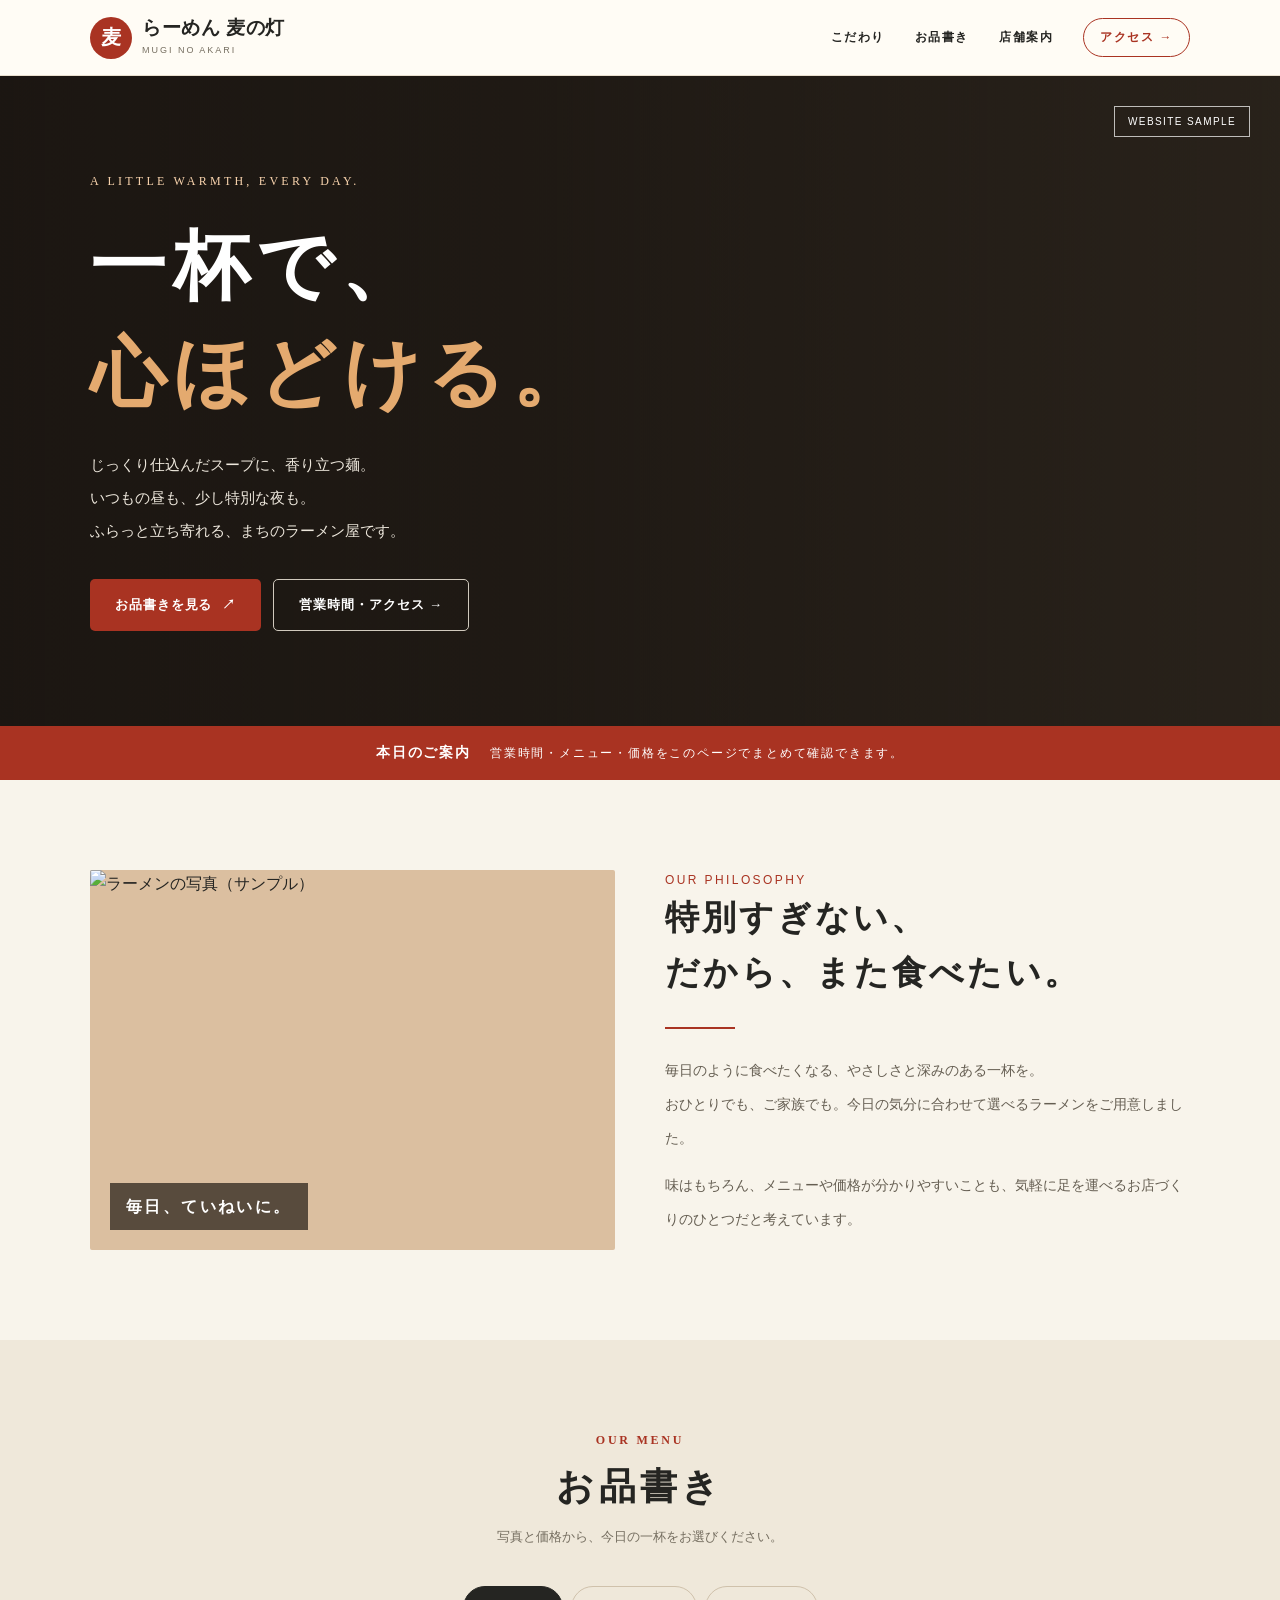
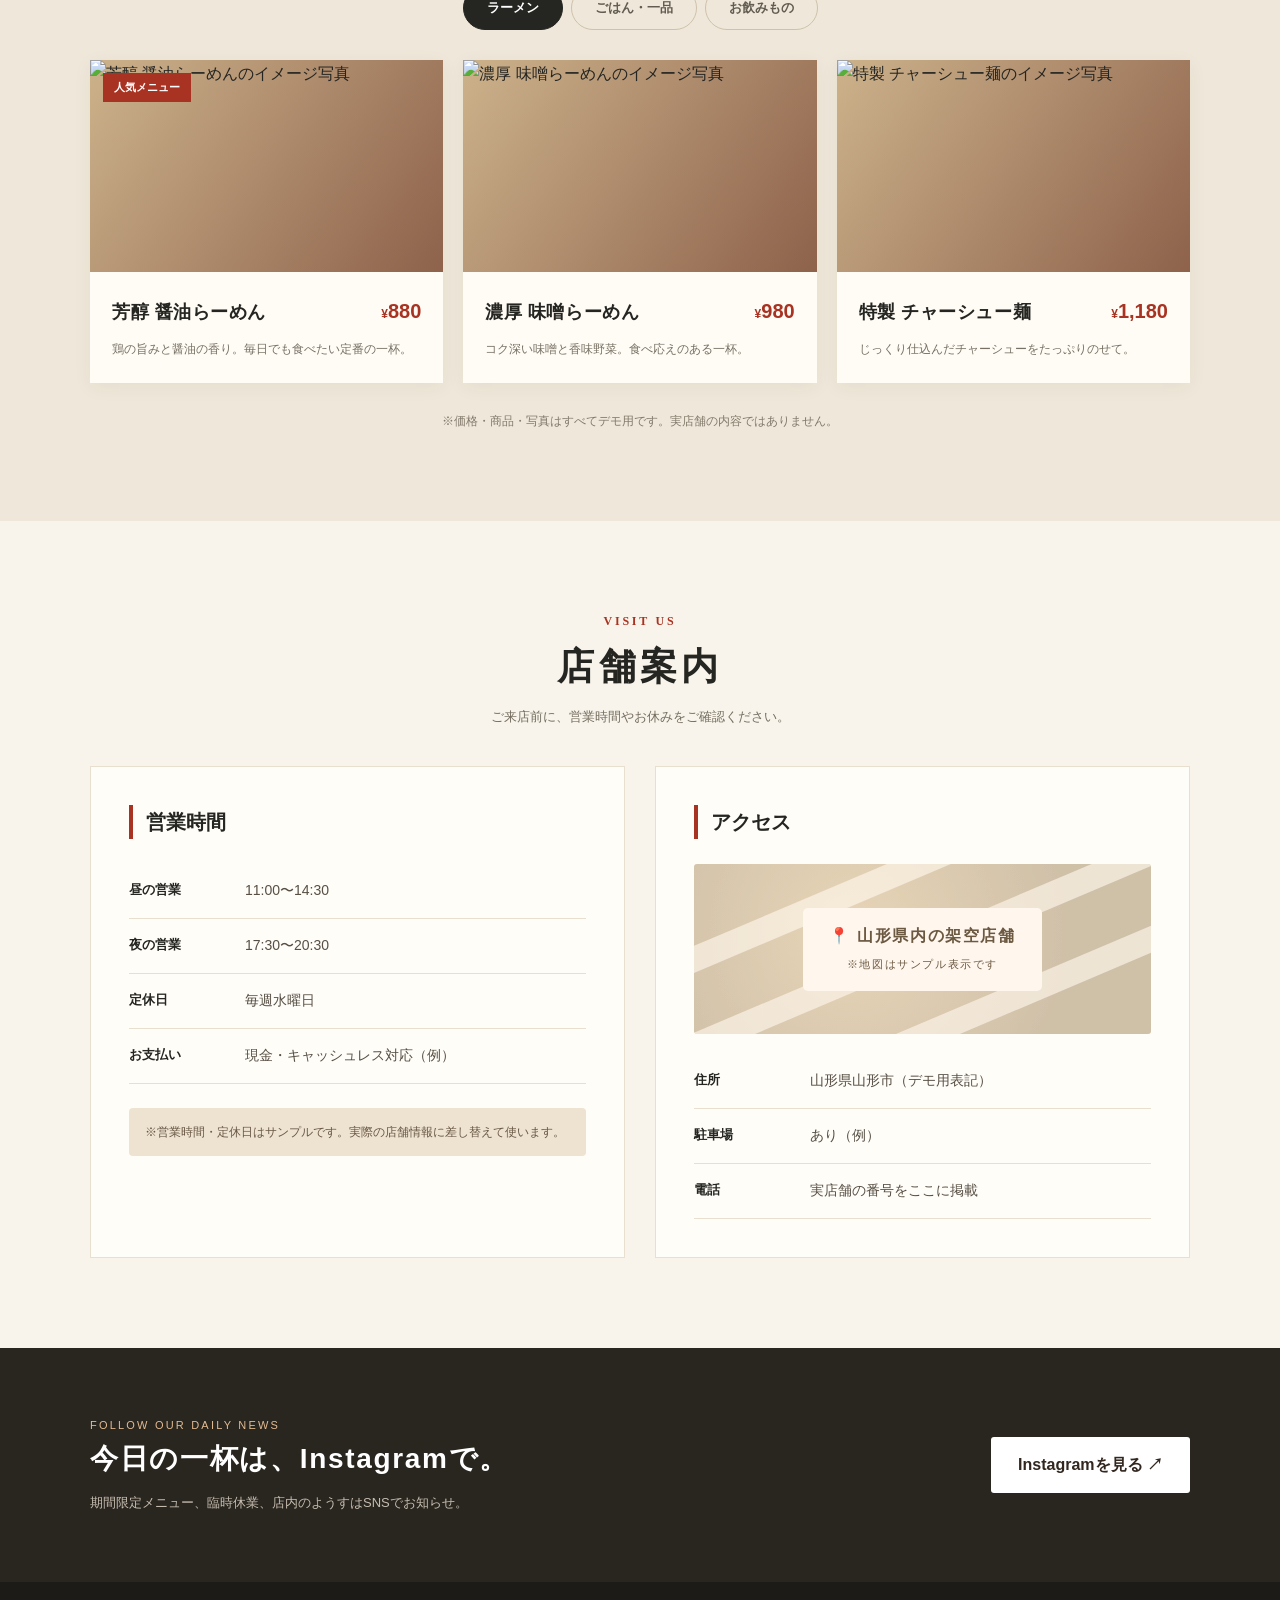
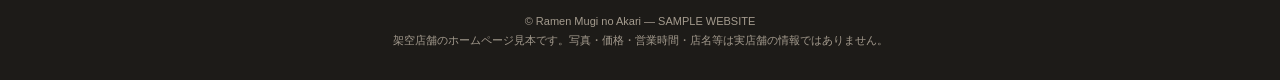
==== index.html @ 455e5213 "index.html を作成" ====
<!DOCTYPE html>
<html lang="ja">
<head>
<meta charset="UTF-8" />
<meta name="viewport" content="width=device-width,initial-scale=1" />
<meta name="description" content="架空のラーメン店『らーめん 麦の灯』のホームページデモ。メニュー・価格・営業時間・アクセス情報を見やすくまとめたサンプルです。" />
<title>らーめん 麦の灯｜ホームページサンプル</title>
<style>
:root{--ink:#252522;--cream:#f8f4eb;--paper:#fffcf5;--red:#a93322;--sand:#ede5d5;--muted:#756e60;--line:#e9dfce}
*{box-sizing:border-box}html{scroll-behavior:smooth}body{margin:0;color:var(--ink);background:var(--cream);font-family:'Hiragino Kaku Gothic ProN','Yu Gothic',Meiryo,sans-serif;line-height:1.7}a{color:inherit;text-decoration:none}button{font:inherit;cursor:pointer}img{max-width:100%;display:block}h1,h2,h3,p{margin-top:0}.wrap{width:min(1100px,calc(100% - 40px));margin-inline:auto}
header{height:76px;background:rgba(255,252,245,.98);position:sticky;top:0;z-index:10;border-bottom:1px solid var(--line)}.head-inner{display:flex;justify-content:space-between;align-items:center;height:100%}.brand{display:flex;align-items:center;gap:10px;line-height:1.15}.seal{display:grid;place-items:center;width:42px;height:42px;background:var(--red);color:#fff;border-radius:50%;font-weight:900;font-size:20px}.brand strong{font-size:19px;letter-spacing:.03em}.brand small{font-size:9px;color:var(--muted);letter-spacing:.22em}.nav{display:flex;gap:30px;align-items:center;font-size:12px;font-weight:700;letter-spacing:.13em}.nav a:hover{color:var(--red)}.nav .nav-reserve{border:1px solid var(--red);padding:8px 16px;border-radius:30px;color:var(--red)}
.hero{background:#2b241c;position:relative;min-height:585px;color:white;display:flex;align-items:center;overflow:hidden}.hero-image{position:absolute;inset:0;background-image:linear-gradient(90deg,rgba(25,20,16,.87) 0%,rgba(25,20,16,.66) 43%,rgba(25,20,16,.13) 100%),url('https://bestinmanila.com/images/ramen-shoyu-classic.jpg');background-size:cover;background-position:center 45%;transform:scale(1.02)}.hero-content{position:relative;z-index:1;padding:95px 0}.eyebrow{font-family:Georgia,serif;letter-spacing:.27em;font-size:12px;color:#f8d3ad}.hero h1{font-size:clamp(37px,6vw,76px);line-height:1.4;letter-spacing:.09em;font-weight:700;margin:22px 0}.hero h1 span{color:#e4aa6f}.hero p{max-width:510px;color:#ede7dc;font-size:15px;line-height:2.2}.hero-actions{display:flex;flex-wrap:wrap;gap:12px;margin-top:32px}.primary-btn,.ghost-btn{display:inline-flex;justify-content:center;align-items:center;gap:10px;border-radius:5px;padding:14px 25px;font-size:13px;font-weight:700;letter-spacing:.07em}.primary-btn{background:var(--red);color:#fff}.ghost-btn{border:1px solid #d0c9bd;color:#fff}.sample-ribbon{position:absolute;z-index:1;right:30px;top:30px;padding:6px 13px;border:1px solid rgba(255,255,255,.7);font-size:10px;letter-spacing:.14em;color:#fff}
.marquee{background:#a93322;color:#fff;padding:15px 0;text-align:center;font-size:12px;letter-spacing:.15em}.marquee strong{margin-right:14px;font-size:14px}
.section{padding:90px 0}.section-head{text-align:center;margin-bottom:38px}.section-head .over{font-family:Georgia,serif;color:var(--red);font-size:12px;letter-spacing:.23em;font-weight:700}.section-head h2{font-size:clamp(27px,3vw,37px);letter-spacing:.12em;margin:5px 0 7px}.section-head p{color:var(--muted);font-size:13px}.intro{display:grid;grid-template-columns:1fr 1fr;gap:50px;align-items:center}.intro-photo{position:relative;height:380px;background:#dbbfa0;overflow:hidden;border-radius:2px}.intro-photo img{height:100%;width:100%;object-fit:cover}.intro-photo:after{content:'毎日、ていねいに。';position:absolute;bottom:20px;left:20px;color:#fff;background:rgba(34,26,19,.7);font-weight:700;letter-spacing:.15em;padding:10px 16px}.intro .over{text-transform:uppercase;font-size:12px;letter-spacing:.2em;color:var(--red)}.intro h2{font-size:34px;letter-spacing:.09em;line-height:1.6}.intro p{font-size:14px;color:#655e52;line-height:2.4}.intro-line{height:2px;width:70px;background:var(--red);margin:25px 0}
.menu-section{background:#efe8da}.tabs{display:flex;gap:8px;justify-content:center;flex-wrap:wrap;margin-bottom:30px}.tab{padding:10px 23px;border:1px solid #cfc1ab;background:transparent;border-radius:50px;color:#625b51;font-size:13px;font-weight:700}.tab.active{color:#fff;background:var(--ink);border-color:var(--ink)}.menu-grid{display:grid;grid-template-columns:repeat(3,minmax(0,1fr));gap:20px}.menu-card{background:var(--paper);overflow:hidden;box-shadow:0 4px 18px rgba(63,46,26,.055)}.menu-card .photo{height:212px;position:relative;overflow:hidden;background:linear-gradient(125deg,#ccb28b,#8e624b)}.menu-card img{height:100%;width:100%;object-fit:cover;transition:transform .3s}.menu-card:hover img{transform:scale(1.04)}.menu-card .tag{position:absolute;top:13px;left:13px;background:var(--red);font-weight:700;color:#fff;padding:5px 11px;font-size:11px}.menu-body{padding:22px}.menu-top{display:flex;justify-content:space-between;gap:10px;align-items:baseline}.menu-top h3{font-size:18px;margin:0;letter-spacing:.03em}.price{font-weight:800;color:var(--red);white-space:nowrap;font-size:20px}.price small{font-size:12px}.menu-body p{font-size:12px;color:#777064;margin:10px 0 0;line-height:1.9}.menu-note{text-align:center;font-size:12px;color:#82796b;margin:28px 0 0}
.info-grid{display:grid;grid-template-columns:1fr 1fr;gap:30px}.info-card{background:#fffdf8;border:1px solid var(--line);padding:38px}.info-title{font-size:20px;margin:0 0 25px;border-left:4px solid var(--red);padding-left:13px}.info-row{display:flex;gap:20px;border-bottom:1px solid var(--line);padding:15px 0;font-size:14px}.info-row strong{width:96px;flex:0 0 96px;font-size:13px}.info-row span{color:#574f44}.access-visual{height:170px;background:radial-gradient(circle at 35% 40%,#e8d5b8,#cfc0a8 70%);border-radius:3px;display:flex;align-items:center;justify-content:center;color:#6c5942;letter-spacing:.1em;font-weight:700;text-align:center;margin-bottom:20px;position:relative;overflow:hidden}.access-visual:after{content:'';position:absolute;width:120%;height:25px;background:#fff7ec;transform:rotate(-23deg);box-shadow:0 80px #fff7ec,0 -80px #fff7ec;opacity:.65}.access-visual div{z-index:1;background:#fff7ee;padding:14px 26px;border-radius:5px}.access-visual small{font-size:11px;font-weight:400}.notice{background:#eee3d1;padding:13px 16px;border-radius:4px;font-size:12px;color:#685744;line-height:1.9}.follow{background:#29251f;color:#fff;padding:68px 0}.follow-inner{display:flex;align-items:center;justify-content:space-between;gap:25px}.follow h2{font-size:28px;margin-bottom:10px;letter-spacing:.06em}.follow p{color:#c6bdb0;font-size:13px;margin:0}.follow button{background:#fff;color:#32271f;border:none;padding:14px 27px;border-radius:3px;font-weight:700;white-space:nowrap}footer{background:#1d1b18;color:#a49b8e;font-size:11px;text-align:center;padding:30px 15px}.demo-alert{position:fixed;bottom:25px;left:50%;transform:translateX(-50%) translateY(50px);background:#fff;color:#252522;padding:15px 25px;box-shadow:0 10px 40px #0004;border:1px solid #e3d7c5;z-index:50;font-size:13px;opacity:0;pointer-events:none;transition:.25s;border-radius:5px;text-align:center;max-width:90vw}.demo-alert.show{opacity:1;transform:translateX(-50%) translateY(0)}
@media(max-width:760px){.wrap{width:min(100% - 30px,680px)}header{height:66px}.brand strong{font-size:16px}.seal{width:35px;height:35px;font-size:17px}.nav{gap:13px;font-size:10px}.nav .nav-reserve{display:none}.hero{min-height:520px}.hero-image{background-image:linear-gradient(90deg,rgba(25,20,16,.85),rgba(25,20,16,.45)),url('https://bestinmanila.com/images/ramen-shoyu-classic.jpg');background-position:center}.hero-content{padding:75px 0}.hero h1{font-size:42px}.hero p{font-size:13px;max-width:320px}.sample-ribbon{right:16px;top:19px}.section{padding:64px 0}.intro{grid-template-columns:1fr;gap:24px}.intro-photo{height:260px}.intro h2{font-size:29px}.menu-grid{grid-template-columns:repeat(2,minmax(0,1fr));gap:12px}.menu-card .photo{height:155px}.menu-body{padding:14px}.menu-top{display:block}.menu-top h3{font-size:15px}.price{font-size:19px}.menu-body p{font-size:11px}.info-grid{grid-template-columns:1fr;gap:16px}.info-card{padding:25px}.follow-inner{flex-direction:column;align-items:flex-start}.follow h2{font-size:24px}}
@media(max-width:390px){.nav{gap:10px}.hero h1{font-size:36px}.menu-grid{grid-template-columns:1fr}.menu-card .photo{height:210px}}
</style>
</head>
<body>
<header><div class="head-inner wrap"><a href="#top" class="brand"><span class="seal">麦</span><span><strong>らーめん 麦の灯</strong><br><small>MUGI NO AKARI</small></span></a><nav class="nav"><a href="#about">こだわり</a><a href="#menu">お品書き</a><a href="#access">店舗案内</a><a href="#access" class="nav-reserve">アクセス →</a></nav></div></header>
<main id="top">
<section class="hero"><div class="hero-image"></div><div class="sample-ribbon">WEBSITE SAMPLE</div><div class="wrap hero-content"><div class="eyebrow">A LITTLE WARMTH, EVERY DAY.</div><h1>一杯で、<br><span>心ほどける。</span></h1><p>じっくり仕込んだスープに、香り立つ麺。<br>いつもの昼も、少し特別な夜も。<br>ふらっと立ち寄れる、まちのラーメン屋です。</p><div class="hero-actions"><a href="#menu" class="primary-btn">お品書きを見る <span>↗</span></a><a href="#access" class="ghost-btn">営業時間・アクセス →</a></div></div></section>
<div class="marquee"><strong>本日のご案内</strong> 営業時間・メニュー・価格をこのページでまとめて確認できます。</div>
<section id="about" class="section"><div class="wrap intro"><div class="intro-photo"><img src="https://static1.squarespace.com/static/65da2c2613ce881fafffdd0c/65da2c4913ce881fafffe215/693b3eaa7717254626d028dd/1766098889467/122%2Bhour%2Bbowl.jpeg?format=1500w" alt="ラーメンの写真（サンプル）" loading="lazy"></div><div><div class="over">OUR PHILOSOPHY</div><h2>特別すぎない、<br>だから、また食べたい。</h2><div class="intro-line"></div><p>毎日のように食べたくなる、やさしさと深みのある一杯を。<br>おひとりでも、ご家族でも。今日の気分に合わせて選べるラーメンをご用意しました。</p><p>味はもちろん、メニューや価格が分かりやすいことも、気軽に足を運べるお店づくりのひとつだと考えています。</p></div></div></section>
<section id="menu" class="section menu-section"><div class="wrap"><div class="section-head"><div class="over">OUR MENU</div><h2>お品書き</h2><p>写真と価格から、今日の一杯をお選びください。</p></div><div class="tabs" role="tablist" aria-label="メニューの種類"><button class="tab active" type="button" data-category="ramen" aria-selected="true">ラーメン</button><button class="tab" type="button" data-category="side" aria-selected="false">ごはん・一品</button><button class="tab" type="button" data-category="drink" aria-selected="false">お飲みもの</button></div><div id="menuItems" class="menu-grid" aria-live="polite"></div><p class="menu-note">※価格・商品・写真はすべてデモ用です。実店舗の内容ではありません。</p></div></section>
<section id="access" class="section"><div class="wrap"><div class="section-head"><div class="over">VISIT US</div><h2>店舗案内</h2><p>ご来店前に、営業時間やお休みをご確認ください。</p></div><div class="info-grid"><div class="info-card"><h3 class="info-title">営業時間</h3><div class="info-row"><strong>昼の営業</strong><span>11:00〜14:30</span></div><div class="info-row"><strong>夜の営業</strong><span>17:30〜20:30</span></div><div class="info-row"><strong>定休日</strong><span>毎週水曜日</span></div><div class="info-row"><strong>お支払い</strong><span>現金・キャッシュレス対応（例）</span></div><p class="notice" style="margin:24px 0 0">※営業時間・定休日はサンプルです。実際の店舗情報に差し替えて使います。</p></div><div class="info-card"><h3 class="info-title">アクセス</h3><div class="access-visual"><div>📍 山形県内の架空店舗<br><small>※地図はサンプル表示です</small></div></div><div class="info-row"><strong>住所</strong><span>山形県山形市（デモ用表記）</span></div><div class="info-row"><strong>駐車場</strong><span>あり（例）</span></div><div class="info-row"><strong>電話</strong><span>実店舗の番号をここに掲載</span></div></div></div></div></section>
<section class="follow"><div class="wrap follow-inner"><div><div style="font-size:11px;letter-spacing:.2em;color:#e3bb91">FOLLOW OUR DAILY NEWS</div><h2>今日の一杯は、Instagramで。</h2><p>期間限定メニュー、臨時休業、店内のようすはSNSでお知らせ。</p></div><button type="button" id="insta">Instagramを見る ↗</button></div></section>
</main>
<footer>© Ramen Mugi no Akari — SAMPLE WEBSITE<br>架空店舗のホームページ見本です。写真・価格・営業時間・店名等は実店舗の情報ではありません。</footer>
<div class="demo-alert" id="demoAlert" role="status" aria-live="polite">サンプルのため、実店舗のInstagramリンクは未設定です。</div>
<script>
const photos={shoyu:'https://bestinmanila.com/images/ramen-shoyu-classic.jpg',miso:'https://byfood.b-cdn.net/api/public/assets/72929/content?optimizer=image&quality=70',spicy:'https://static1.squarespace.com/static/65da2c2613ce881fafffdd0c/65da2c4913ce881fafffe215/693b3eaa7717254626d028dd/1766098889467/122%2Bhour%2Bbowl.jpeg?format=1500w',gyoza:'https://fuku-kyotofushimi.co.jp/system_panel/uploads/images/20260607073231902609.jpeg'};
const menu={
 ramen:[{name:'芳醇 醤油らーめん',price:880,description:'鶏の旨みと醤油の香り。毎日でも食べたい定番の一杯。',image:photos.shoyu,tag:'人気メニュー'},{name:'濃厚 味噌らーめん',price:980,description:'コク深い味噌と香味野菜。食べ応えのある一杯。',image:photos.miso,tag:''},{name:'特製 チャーシュー麺',price:1180,description:'じっくり仕込んだチャーシューをたっぷりのせて。',image:photos.spicy,tag:''}],
 side:[{name:'焼き餃子（6個）',price:420,description:'パリッと香ばしく、肉汁あふれる焼き餃子。',image:photos.gyoza,tag:'おすすめ'},{name:'ミニチャーシュー丼',price:380,description:'甘辛だれがごはんにぴったり。',image:photos.spicy,tag:''},{name:'味付け玉子',price:150,description:'らーめんにもう一品、定番のトッピング。',image:photos.shoyu,tag:''}],
 drink:[{name:'瓶ビール',price:600,description:'ラーメンのお供に。',image:photos.gyoza,tag:''},{name:'ウーロン茶',price:250,description:'すっきり飲みやすい定番ドリンク。',image:photos.shoyu,tag:''},{name:'オレンジジュース',price:250,description:'お子さまにもおすすめ。',image:photos.miso,tag:''}]
};
function renderMenu(category){const list=menu[category];document.getElementById('menuItems').innerHTML=list.map((x)=>`<article class="menu-card"><div class="photo"><img src="${x.image}" loading="lazy" alt="${x.name}のイメージ写真">${x.tag?`<span class="tag">${x.tag}</span>`:''}</div><div class="menu-body"><div class="menu-top"><h3>${x.name}</h3><div class="price"><small>¥</small>${x.price.toLocaleString('ja-JP')}</div></div><p>${x.description}</p></div></article>`).join('');document.querySelectorAll('.tab').forEach(x=>{const active=x.dataset.category===category;x.classList.toggle('active',active);x.setAttribute('aria-selected',String(active))});}
document.querySelectorAll('.tab').forEach(x=>x.addEventListener('click',()=>renderMenu(x.dataset.category)));renderMenu('ramen');
let alertTimer;document.getElementById('insta').addEventListener('click',()=>{const el=document.getElementById('demoAlert');el.classList.add('show');clearTimeout(alertTimer);alertTimer=setTimeout(()=>el.classList.remove('show'),3000)});
</script>
</body>
</html>
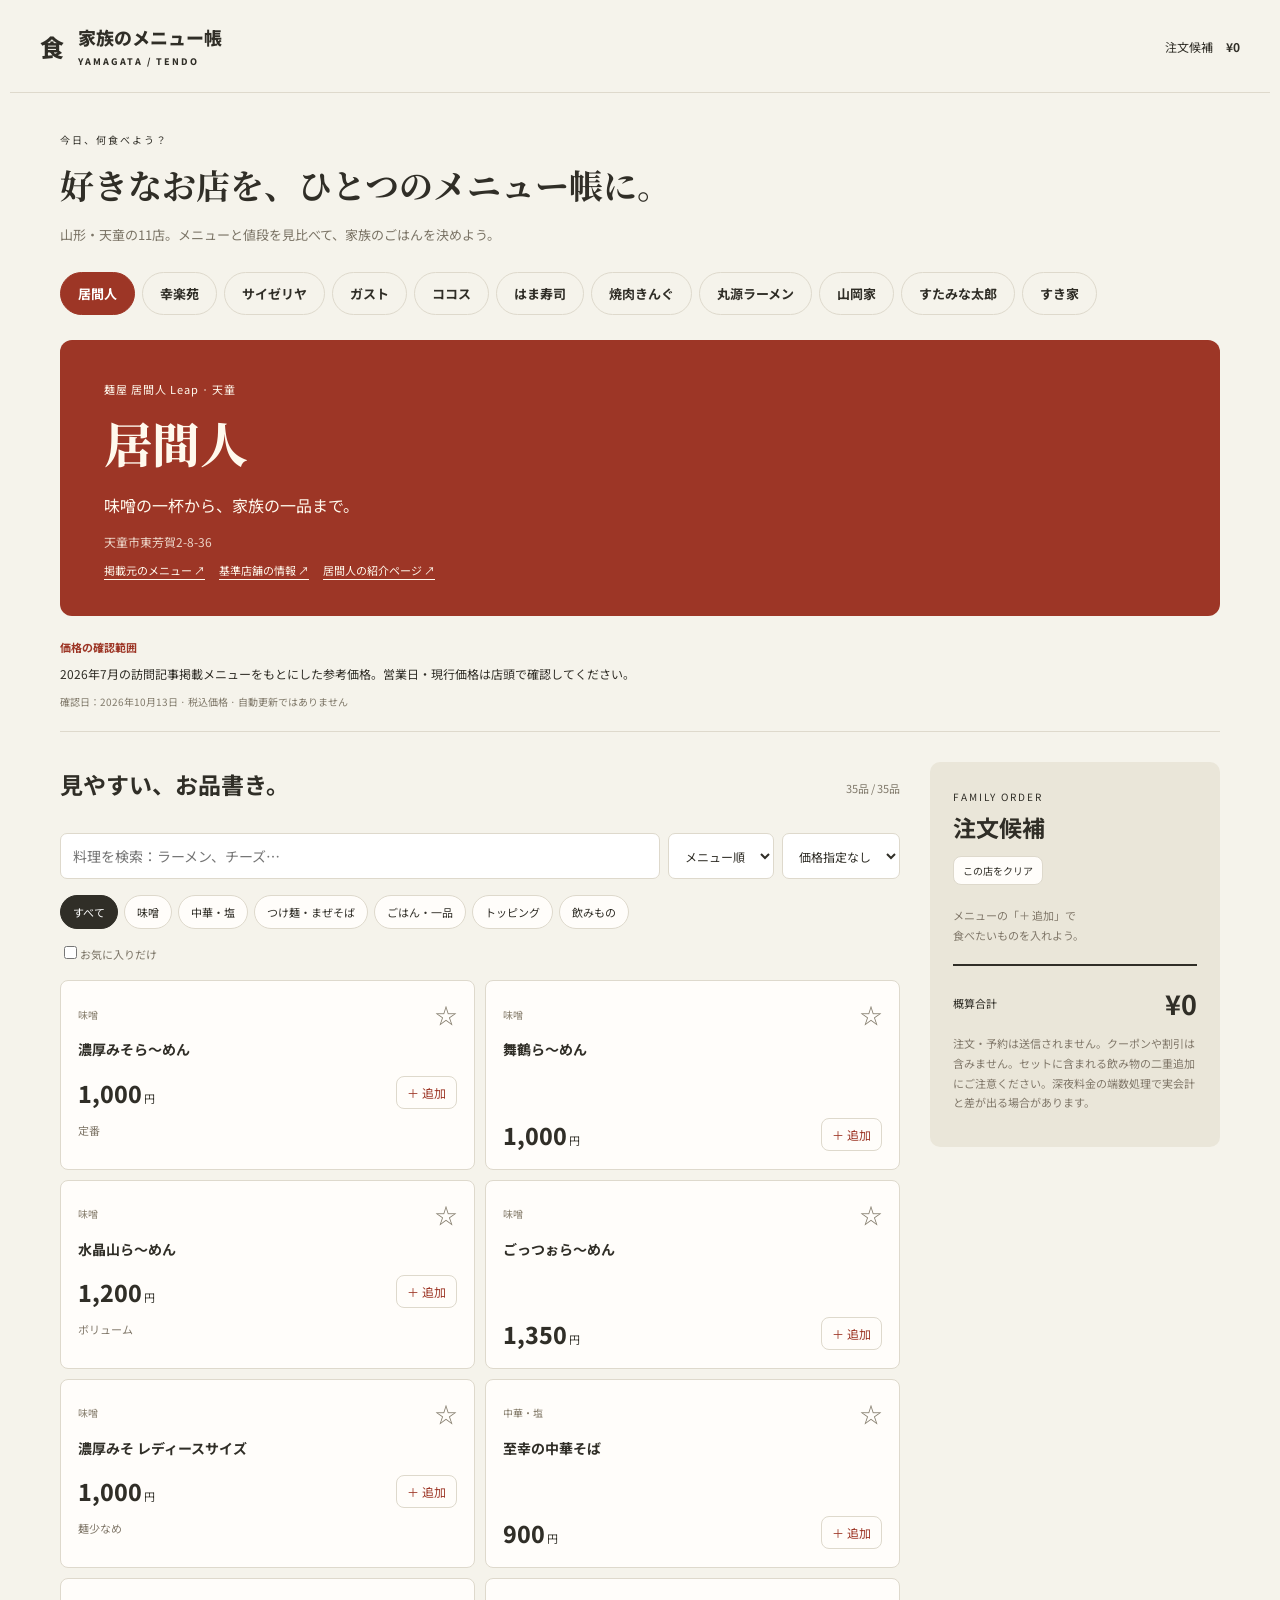
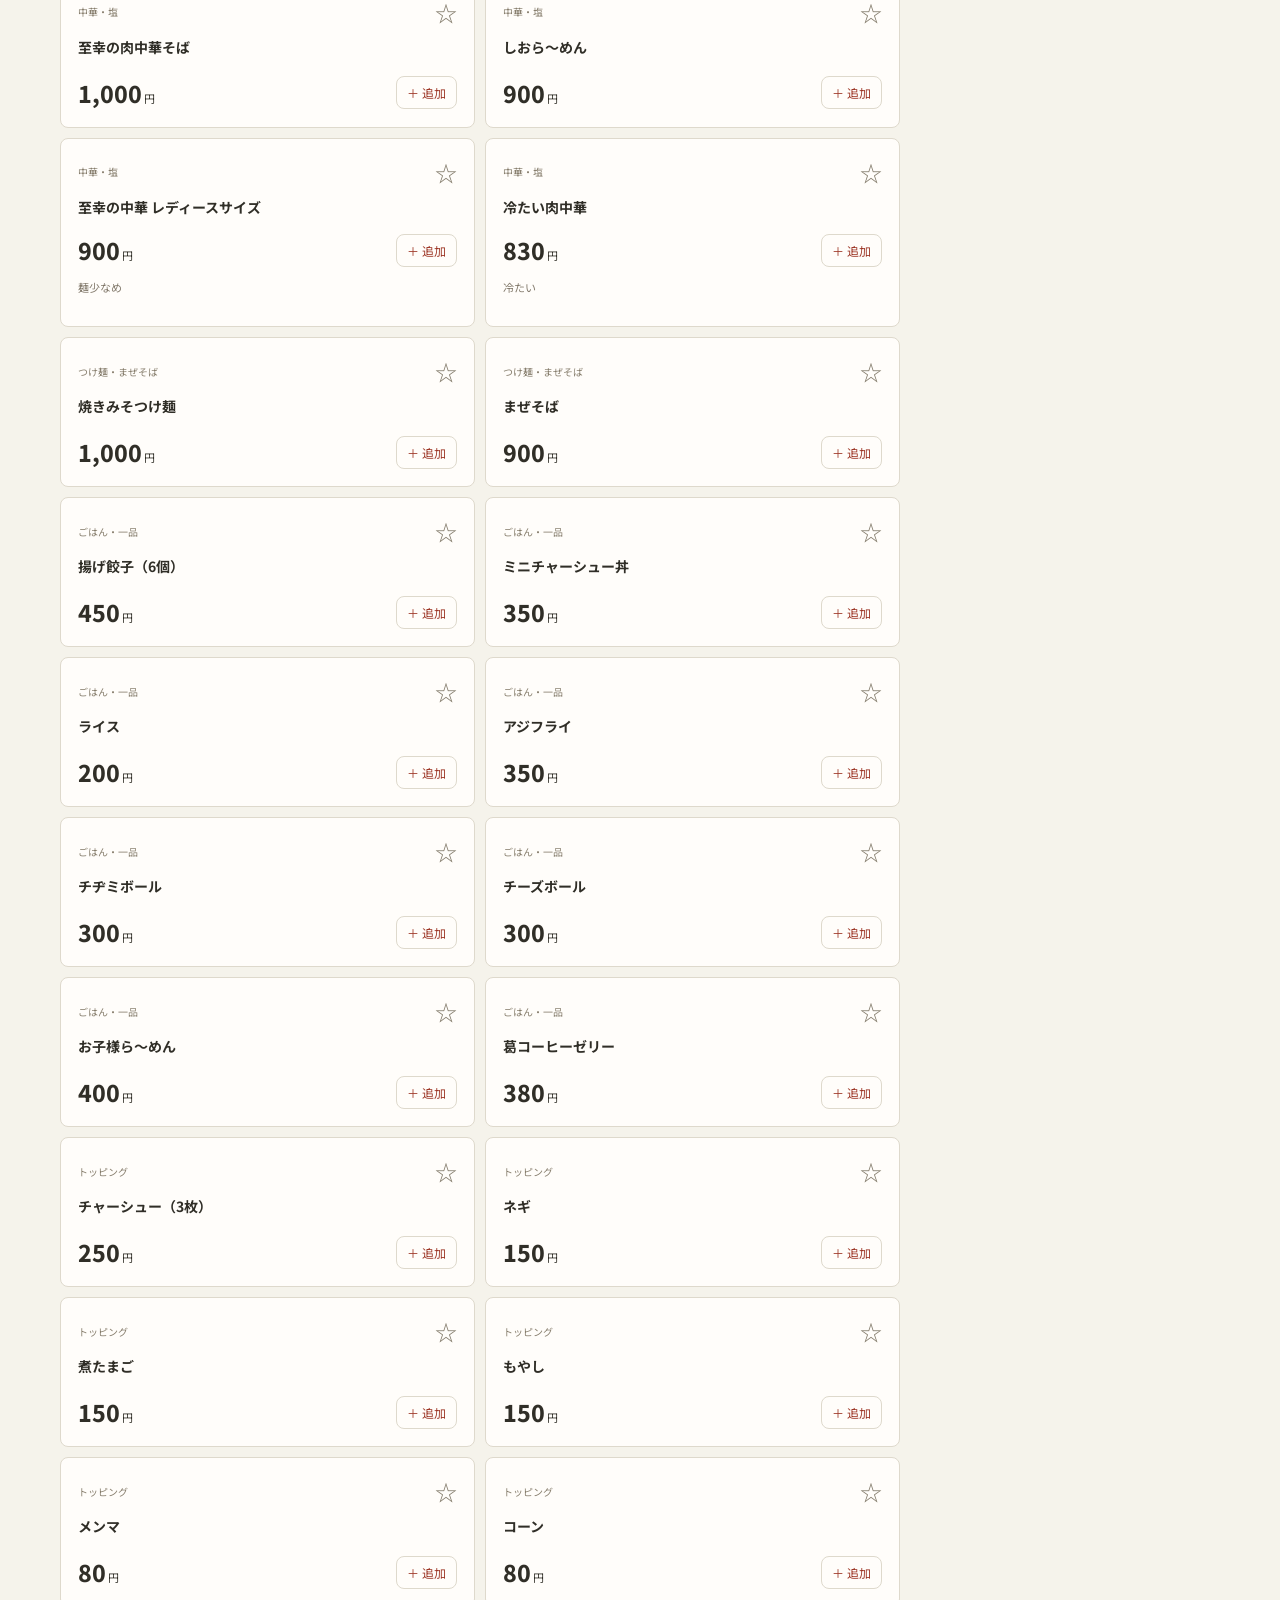
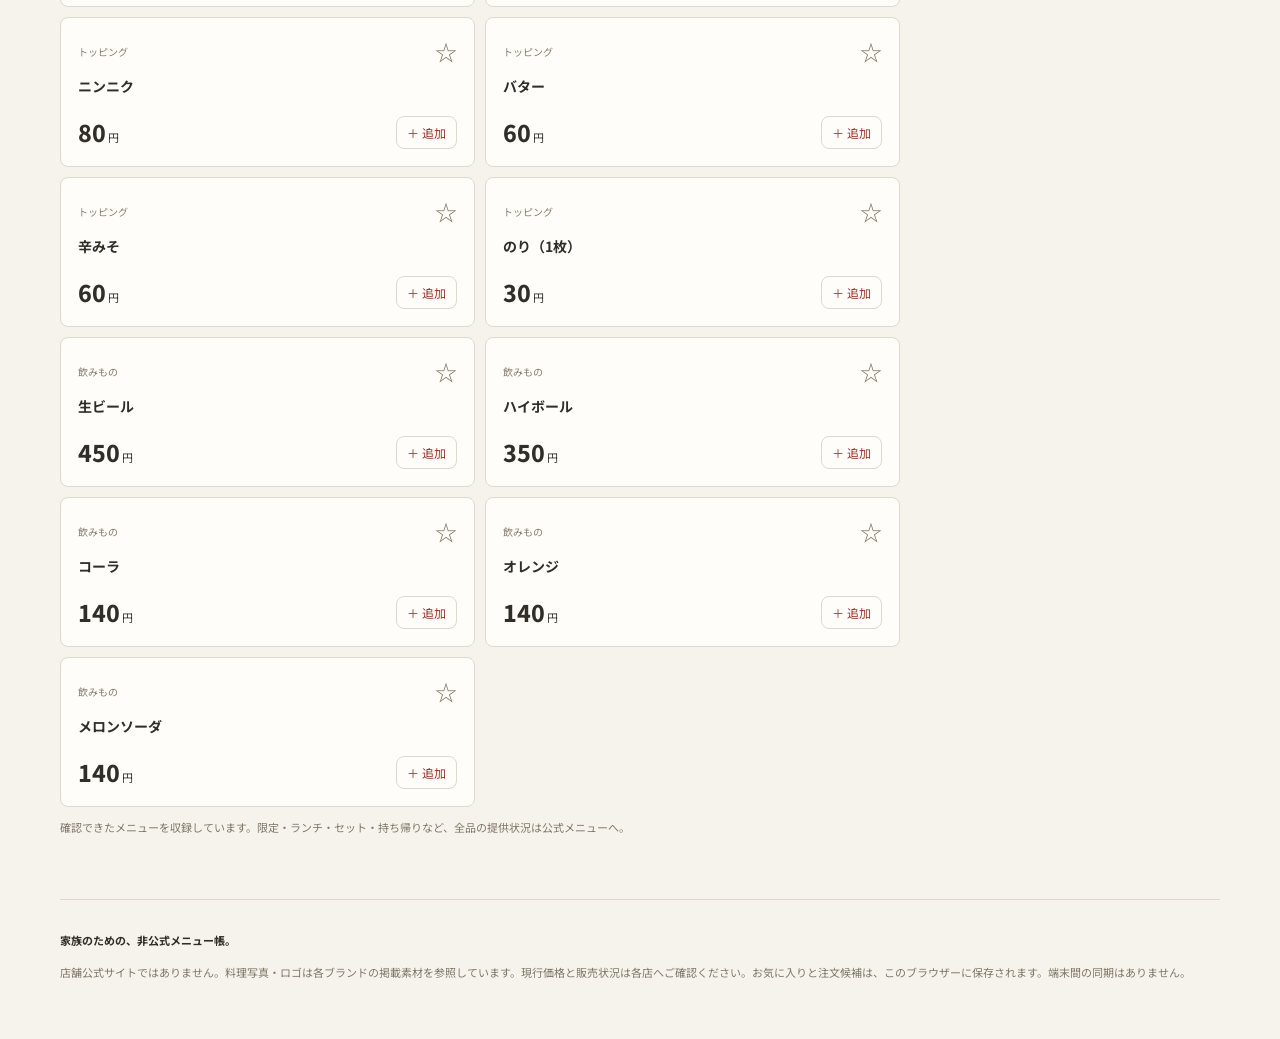
==== commit c521a6da: "Add files via upload" ====
--- a/index.html
+++ b/index.html
@@ -1,45 +1 @@
-<!DOCTYPE html>
-<html lang="ja">
-<head>
-<meta charset="UTF-8" />
-<meta name="viewport" content="width=device-width,initial-scale=1" />
-<meta name="description" content="架空のラーメン店『らーめん 麦の灯』のホームページデモ。メニュー・価格・営業時間・アクセス情報を見やすくまとめたサンプルです。" />
-<title>らーめん 麦の灯｜ホームページサンプル</title>
-<style>
-:root{--ink:#252522;--cream:#f8f4eb;--paper:#fffcf5;--red:#a93322;--sand:#ede5d5;--muted:#756e60;--line:#e9dfce}
-*{box-sizing:border-box}html{scroll-behavior:smooth}body{margin:0;color:var(--ink);background:var(--cream);font-family:'Hiragino Kaku Gothic ProN','Yu Gothic',Meiryo,sans-serif;line-height:1.7}a{color:inherit;text-decoration:none}button{font:inherit;cursor:pointer}img{max-width:100%;display:block}h1,h2,h3,p{margin-top:0}.wrap{width:min(1100px,calc(100% - 40px));margin-inline:auto}
-header{height:76px;background:rgba(255,252,245,.98);position:sticky;top:0;z-index:10;border-bottom:1px solid var(--line)}.head-inner{display:flex;justify-content:space-between;align-items:center;height:100%}.brand{display:flex;align-items:center;gap:10px;line-height:1.15}.seal{display:grid;place-items:center;width:42px;height:42px;background:var(--red);color:#fff;border-radius:50%;font-weight:900;font-size:20px}.brand strong{font-size:19px;letter-spacing:.03em}.brand small{font-size:9px;color:var(--muted);letter-spacing:.22em}.nav{display:flex;gap:30px;align-items:center;font-size:12px;font-weight:700;letter-spacing:.13em}.nav a:hover{color:var(--red)}.nav .nav-reserve{border:1px solid var(--red);padding:8px 16px;border-radius:30px;color:var(--red)}
-.hero{background:#2b241c;position:relative;min-height:585px;color:white;display:flex;align-items:center;overflow:hidden}.hero-image{position:absolute;inset:0;background-image:linear-gradient(90deg,rgba(25,20,16,.87) 0%,rgba(25,20,16,.66) 43%,rgba(25,20,16,.13) 100%),url('https://bestinmanila.com/images/ramen-shoyu-classic.jpg');background-size:cover;background-position:center 45%;transform:scale(1.02)}.hero-content{position:relative;z-index:1;padding:95px 0}.eyebrow{font-family:Georgia,serif;letter-spacing:.27em;font-size:12px;color:#f8d3ad}.hero h1{font-size:clamp(37px,6vw,76px);line-height:1.4;letter-spacing:.09em;font-weight:700;margin:22px 0}.hero h1 span{color:#e4aa6f}.hero p{max-width:510px;color:#ede7dc;font-size:15px;line-height:2.2}.hero-actions{display:flex;flex-wrap:wrap;gap:12px;margin-top:32px}.primary-btn,.ghost-btn{display:inline-flex;justify-content:center;align-items:center;gap:10px;border-radius:5px;padding:14px 25px;font-size:13px;font-weight:700;letter-spacing:.07em}.primary-btn{background:var(--red);color:#fff}.ghost-btn{border:1px solid #d0c9bd;color:#fff}.sample-ribbon{position:absolute;z-index:1;right:30px;top:30px;padding:6px 13px;border:1px solid rgba(255,255,255,.7);font-size:10px;letter-spacing:.14em;color:#fff}
-.marquee{background:#a93322;color:#fff;padding:15px 0;text-align:center;font-size:12px;letter-spacing:.15em}.marquee strong{margin-right:14px;font-size:14px}
-.section{padding:90px 0}.section-head{text-align:center;margin-bottom:38px}.section-head .over{font-family:Georgia,serif;color:var(--red);font-size:12px;letter-spacing:.23em;font-weight:700}.section-head h2{font-size:clamp(27px,3vw,37px);letter-spacing:.12em;margin:5px 0 7px}.section-head p{color:var(--muted);font-size:13px}.intro{display:grid;grid-template-columns:1fr 1fr;gap:50px;align-items:center}.intro-photo{position:relative;height:380px;background:#dbbfa0;overflow:hidden;border-radius:2px}.intro-photo img{height:100%;width:100%;object-fit:cover}.intro-photo:after{content:'毎日、ていねいに。';position:absolute;bottom:20px;left:20px;color:#fff;background:rgba(34,26,19,.7);font-weight:700;letter-spacing:.15em;padding:10px 16px}.intro .over{text-transform:uppercase;font-size:12px;letter-spacing:.2em;color:var(--red)}.intro h2{font-size:34px;letter-spacing:.09em;line-height:1.6}.intro p{font-size:14px;color:#655e52;line-height:2.4}.intro-line{height:2px;width:70px;background:var(--red);margin:25px 0}
-.menu-section{background:#efe8da}.tabs{display:flex;gap:8px;justify-content:center;flex-wrap:wrap;margin-bottom:30px}.tab{padding:10px 23px;border:1px solid #cfc1ab;background:transparent;border-radius:50px;color:#625b51;font-size:13px;font-weight:700}.tab.active{color:#fff;background:var(--ink);border-color:var(--ink)}.menu-grid{display:grid;grid-template-columns:repeat(3,minmax(0,1fr));gap:20px}.menu-card{background:var(--paper);overflow:hidden;box-shadow:0 4px 18px rgba(63,46,26,.055)}.menu-card .photo{height:212px;position:relative;overflow:hidden;background:linear-gradient(125deg,#ccb28b,#8e624b)}.menu-card img{height:100%;width:100%;object-fit:cover;transition:transform .3s}.menu-card:hover img{transform:scale(1.04)}.menu-card .tag{position:absolute;top:13px;left:13px;background:var(--red);font-weight:700;color:#fff;padding:5px 11px;font-size:11px}.menu-body{padding:22px}.menu-top{display:flex;justify-content:space-between;gap:10px;align-items:baseline}.menu-top h3{font-size:18px;margin:0;letter-spacing:.03em}.price{font-weight:800;color:var(--red);white-space:nowrap;font-size:20px}.price small{font-size:12px}.menu-body p{font-size:12px;color:#777064;margin:10px 0 0;line-height:1.9}.menu-note{text-align:center;font-size:12px;color:#82796b;margin:28px 0 0}
-.info-grid{display:grid;grid-template-columns:1fr 1fr;gap:30px}.info-card{background:#fffdf8;border:1px solid var(--line);padding:38px}.info-title{font-size:20px;margin:0 0 25px;border-left:4px solid var(--red);padding-left:13px}.info-row{display:flex;gap:20px;border-bottom:1px solid var(--line);padding:15px 0;font-size:14px}.info-row strong{width:96px;flex:0 0 96px;font-size:13px}.info-row span{color:#574f44}.access-visual{height:170px;background:radial-gradient(circle at 35% 40%,#e8d5b8,#cfc0a8 70%);border-radius:3px;display:flex;align-items:center;justify-content:center;color:#6c5942;letter-spacing:.1em;font-weight:700;text-align:center;margin-bottom:20px;position:relative;overflow:hidden}.access-visual:after{content:'';position:absolute;width:120%;height:25px;background:#fff7ec;transform:rotate(-23deg);box-shadow:0 80px #fff7ec,0 -80px #fff7ec;opacity:.65}.access-visual div{z-index:1;background:#fff7ee;padding:14px 26px;border-radius:5px}.access-visual small{font-size:11px;font-weight:400}.notice{background:#eee3d1;padding:13px 16px;border-radius:4px;font-size:12px;color:#685744;line-height:1.9}.follow{background:#29251f;color:#fff;padding:68px 0}.follow-inner{display:flex;align-items:center;justify-content:space-between;gap:25px}.follow h2{font-size:28px;margin-bottom:10px;letter-spacing:.06em}.follow p{color:#c6bdb0;font-size:13px;margin:0}.follow button{background:#fff;color:#32271f;border:none;padding:14px 27px;border-radius:3px;font-weight:700;white-space:nowrap}footer{background:#1d1b18;color:#a49b8e;font-size:11px;text-align:center;padding:30px 15px}.demo-alert{position:fixed;bottom:25px;left:50%;transform:translateX(-50%) translateY(50px);background:#fff;color:#252522;padding:15px 25px;box-shadow:0 10px 40px #0004;border:1px solid #e3d7c5;z-index:50;font-size:13px;opacity:0;pointer-events:none;transition:.25s;border-radius:5px;text-align:center;max-width:90vw}.demo-alert.show{opacity:1;transform:translateX(-50%) translateY(0)}
-@media(max-width:760px){.wrap{width:min(100% - 30px,680px)}header{height:66px}.brand strong{font-size:16px}.seal{width:35px;height:35px;font-size:17px}.nav{gap:13px;font-size:10px}.nav .nav-reserve{display:none}.hero{min-height:520px}.hero-image{background-image:linear-gradient(90deg,rgba(25,20,16,.85),rgba(25,20,16,.45)),url('https://bestinmanila.com/images/ramen-shoyu-classic.jpg');background-position:center}.hero-content{padding:75px 0}.hero h1{font-size:42px}.hero p{font-size:13px;max-width:320px}.sample-ribbon{right:16px;top:19px}.section{padding:64px 0}.intro{grid-template-columns:1fr;gap:24px}.intro-photo{height:260px}.intro h2{font-size:29px}.menu-grid{grid-template-columns:repeat(2,minmax(0,1fr));gap:12px}.menu-card .photo{height:155px}.menu-body{padding:14px}.menu-top{display:block}.menu-top h3{font-size:15px}.price{font-size:19px}.menu-body p{font-size:11px}.info-grid{grid-template-columns:1fr;gap:16px}.info-card{padding:25px}.follow-inner{flex-direction:column;align-items:flex-start}.follow h2{font-size:24px}}
-@media(max-width:390px){.nav{gap:10px}.hero h1{font-size:36px}.menu-grid{grid-template-columns:1fr}.menu-card .photo{height:210px}}
-</style>
-</head>
-<body>
-<header><div class="head-inner wrap"><a href="#top" class="brand"><span class="seal">麦</span><span><strong>らーめん 麦の灯</strong><br><small>MUGI NO AKARI</small></span></a><nav class="nav"><a href="#about">こだわり</a><a href="#menu">お品書き</a><a href="#access">店舗案内</a><a href="#access" class="nav-reserve">アクセス →</a></nav></div></header>
-<main id="top">
-<section class="hero"><div class="hero-image"></div><div class="sample-ribbon">WEBSITE SAMPLE</div><div class="wrap hero-content"><div class="eyebrow">A LITTLE WARMTH, EVERY DAY.</div><h1>一杯で、<br><span>心ほどける。</span></h1><p>じっくり仕込んだスープに、香り立つ麺。<br>いつもの昼も、少し特別な夜も。<br>ふらっと立ち寄れる、まちのラーメン屋です。</p><div class="hero-actions"><a href="#menu" class="primary-btn">お品書きを見る <span>↗</span></a><a href="#access" class="ghost-btn">営業時間・アクセス →</a></div></div></section>
-<div class="marquee"><strong>本日のご案内</strong> 営業時間・メニュー・価格をこのページでまとめて確認できます。</div>
-<section id="about" class="section"><div class="wrap intro"><div class="intro-photo"><img src="https://static1.squarespace.com/static/65da2c2613ce881fafffdd0c/65da2c4913ce881fafffe215/693b3eaa7717254626d028dd/1766098889467/122%2Bhour%2Bbowl.jpeg?format=1500w" alt="ラーメンの写真（サンプル）" loading="lazy"></div><div><div class="over">OUR PHILOSOPHY</div><h2>特別すぎない、<br>だから、また食べたい。</h2><div class="intro-line"></div><p>毎日のように食べたくなる、やさしさと深みのある一杯を。<br>おひとりでも、ご家族でも。今日の気分に合わせて選べるラーメンをご用意しました。</p><p>味はもちろん、メニューや価格が分かりやすいことも、気軽に足を運べるお店づくりのひとつだと考えています。</p></div></div></section>
-<section id="menu" class="section menu-section"><div class="wrap"><div class="section-head"><div class="over">OUR MENU</div><h2>お品書き</h2><p>写真と価格から、今日の一杯をお選びください。</p></div><div class="tabs" role="tablist" aria-label="メニューの種類"><button class="tab active" type="button" data-category="ramen" aria-selected="true">ラーメン</button><button class="tab" type="button" data-category="side" aria-selected="false">ごはん・一品</button><button class="tab" type="button" data-category="drink" aria-selected="false">お飲みもの</button></div><div id="menuItems" class="menu-grid" aria-live="polite"></div><p class="menu-note">※価格・商品・写真はすべてデモ用です。実店舗の内容ではありません。</p></div></section>
-<section id="access" class="section"><div class="wrap"><div class="section-head"><div class="over">VISIT US</div><h2>店舗案内</h2><p>ご来店前に、営業時間やお休みをご確認ください。</p></div><div class="info-grid"><div class="info-card"><h3 class="info-title">営業時間</h3><div class="info-row"><strong>昼の営業</strong><span>11:00〜14:30</span></div><div class="info-row"><strong>夜の営業</strong><span>17:30〜20:30</span></div><div class="info-row"><strong>定休日</strong><span>毎週水曜日</span></div><div class="info-row"><strong>お支払い</strong><span>現金・キャッシュレス対応（例）</span></div><p class="notice" style="margin:24px 0 0">※営業時間・定休日はサンプルです。実際の店舗情報に差し替えて使います。</p></div><div class="info-card"><h3 class="info-title">アクセス</h3><div class="access-visual"><div>📍 山形県内の架空店舗<br><small>※地図はサンプル表示です</small></div></div><div class="info-row"><strong>住所</strong><span>山形県山形市（デモ用表記）</span></div><div class="info-row"><strong>駐車場</strong><span>あり（例）</span></div><div class="info-row"><strong>電話</strong><span>実店舗の番号をここに掲載</span></div></div></div></div></section>
-<section class="follow"><div class="wrap follow-inner"><div><div style="font-size:11px;letter-spacing:.2em;color:#e3bb91">FOLLOW OUR DAILY NEWS</div><h2>今日の一杯は、Instagramで。</h2><p>期間限定メニュー、臨時休業、店内のようすはSNSでお知らせ。</p></div><button type="button" id="insta">Instagramを見る ↗</button></div></section>
-</main>
-<footer>© Ramen Mugi no Akari — SAMPLE WEBSITE<br>架空店舗のホームページ見本です。写真・価格・営業時間・店名等は実店舗の情報ではありません。</footer>
-<div class="demo-alert" id="demoAlert" role="status" aria-live="polite">サンプルのため、実店舗のInstagramリンクは未設定です。</div>
-<script>
-const photos={shoyu:'https://bestinmanila.com/images/ramen-shoyu-classic.jpg',miso:'https://byfood.b-cdn.net/api/public/assets/72929/content?optimizer=image&quality=70',spicy:'https://static1.squarespace.com/static/65da2c2613ce881fafffdd0c/65da2c4913ce881fafffe215/693b3eaa7717254626d028dd/1766098889467/122%2Bhour%2Bbowl.jpeg?format=1500w',gyoza:'https://fuku-kyotofushimi.co.jp/system_panel/uploads/images/20260607073231902609.jpeg'};
-const menu={
- ramen:[{name:'芳醇 醤油らーめん',price:880,description:'鶏の旨みと醤油の香り。毎日でも食べたい定番の一杯。',image:photos.shoyu,tag:'人気メニュー'},{name:'濃厚 味噌らーめん',price:980,description:'コク深い味噌と香味野菜。食べ応えのある一杯。',image:photos.miso,tag:''},{name:'特製 チャーシュー麺',price:1180,description:'じっくり仕込んだチャーシューをたっぷりのせて。',image:photos.spicy,tag:''}],
- side:[{name:'焼き餃子（6個）',price:420,description:'パリッと香ばしく、肉汁あふれる焼き餃子。',image:photos.gyoza,tag:'おすすめ'},{name:'ミニチャーシュー丼',price:380,description:'甘辛だれがごはんにぴったり。',image:photos.spicy,tag:''},{name:'味付け玉子',price:150,description:'らーめんにもう一品、定番のトッピング。',image:photos.shoyu,tag:''}],
- drink:[{name:'瓶ビール',price:600,description:'ラーメンのお供に。',image:photos.gyoza,tag:''},{name:'ウーロン茶',price:250,description:'すっきり飲みやすい定番ドリンク。',image:photos.shoyu,tag:''},{name:'オレンジジュース',price:250,description:'お子さまにもおすすめ。',image:photos.miso,tag:''}]
-};
-function renderMenu(category){const list=menu[category];document.getElementById('menuItems').innerHTML=list.map((x)=>`<article class="menu-card"><div class="photo"><img src="${x.image}" loading="lazy" alt="${x.name}のイメージ写真">${x.tag?`<span class="tag">${x.tag}</span>`:''}</div><div class="menu-body"><div class="menu-top"><h3>${x.name}</h3><div class="price"><small>¥</small>${x.price.toLocaleString('ja-JP')}</div></div><p>${x.description}</p></div></article>`).join('');document.querySelectorAll('.tab').forEach(x=>{const active=x.dataset.category===category;x.classList.toggle('active',active);x.setAttribute('aria-selected',String(active))});}
-document.querySelectorAll('.tab').forEach(x=>x.addEventListener('click',()=>renderMenu(x.dataset.category)));renderMenu('ramen');
-let alertTimer;document.getElementById('insta').addEventListener('click',()=>{const el=document.getElementById('demoAlert');el.classList.add('show');clearTimeout(alertTimer);alertTimer=setTimeout(()=>el.classList.remove('show'),3000)});
-</script>
-</body>
-</html>+<!doctype html><html lang="ja"><head><meta charset="utf-8"><meta name="viewport" content="width=device-width,initial-scale=1"><title>家族のメニュー帳｜山形・天童</title><link rel="stylesheet" href="hub.css"><script src="data.js" defer></script><script src="app.js" defer></script></head><body><header><a class="logo" href="#imajin">食 <span>家族のメニュー帳<small>YAMAGATA / TENDO</small></span></a><a href="#order">注文候補 <b id="headTotal">¥0</b></a></header><div class="intro"><small>今日、何食べよう？</small><h1>好きなお店を、<br>ひとつのメニュー帳に。</h1><p>山形・天童の11店。メニューと値段を見比べて、家族のごはんを決めよう。</p></div><nav id="tabs" aria-label="お店を切り替える"></nav><main><section class="hero"><div><div id="brandLogo" hidden></div><small id="store"></small><h2 id="name"></h2><p id="tag"></p><p id="address"></p><div id="links"></div></div><span id="art" aria-hidden="true">麺</span></section><div class="notice"><b>価格の確認範囲</b><p id="note"></p><small>確認日：2026年10月13日 · 税込価格 · 自動更新ではありません</small></div><section id="buffet" hidden></section><div class="layout"><section id="menuSection"><div class="heading"><h2>見やすい、お品書き。</h2><small id="count"></small></div><div class="tools"><input id="search" type="search" aria-label="料理を検索" placeholder="料理を検索：ラーメン、チーズ…"><select id="sort" aria-label="並び順"><option value="default">メニュー順</option><option value="low">安い順</option><option value="high">高い順</option></select><select id="budget" aria-label="価格で絞る"><option value="0">価格指定なし</option><option value="500">500円以下</option><option value="1000">1,000円以下</option><option value="1500">1,500円以下</option></select></div><div id="categories"></div><label class="fav-only"><input id="favOnly" type="checkbox">お気に入りだけ</label><div id="items"></div><p id="empty" hidden>該当するメニューがありません。条件を変えてみてください。</p><p class="muted">確認できたメニューを収録しています。限定・ランチ・セット・持ち帰りなど、全品の提供状況は公式メニューへ。</p></section><aside id="order"><small>FAMILY ORDER</small><h2>注文候補</h2><button id="clear">この店をクリア</button><div id="basket"></div><label id="lateLabel" hidden><input id="late" type="checkbox">深夜（22時〜翌5時）料金10%を含む</label><div class="total"><span>概算合計</span><strong id="total">¥0</strong></div><p class="muted">注文・予約は送信されません。クーポンや割引は含みません。セットに含まれる飲み物の二重追加にご注意ください。深夜料金の端数処理で実会計と差が出る場合があります。</p></aside></div><footer><b>家族のための、非公式メニュー帳。</b><p>店舗公式サイトではありません。料理写真・ロゴは各ブランドの掲載素材を参照しています。現行価格と販売状況は各店へご確認ください。お気に入りと注文候補は、このブラウザーに保存されます。端末間の同期はありません。</p></footer></main></body></html>
--- a/hub.css
+++ b/hub.css
@@ -0,0 +1,6 @@
+@import url('https://fonts.googleapis.com/css2?family=Noto+Sans+JP:wght@400;500;700;800&family=Noto+Serif+JP:wght@700;800&display=swap');
+:root{--accent:#9d3626;--ink:#302e27;--line:#ded9cc}*{box-sizing:border-box}body{margin:0;background:#f5f3eb;color:var(--ink);font:14px 'Noto Sans JP',sans-serif}button,input,select{font:inherit;color:inherit}button{cursor:pointer;border:1px solid var(--line);border-radius:8px;background:#fffdfa;padding:9px 13px}a{color:inherit;text-underline-offset:4px}input,select{padding:12px;border:1px solid var(--line);border-radius:7px;background:white;min-width:0}header{max-width:1260px;margin:auto;padding:24px 30px;border-bottom:1px solid var(--line);display:flex;justify-content:space-between;align-items:center}header>a{text-decoration:none;font-size:12px}.logo{display:flex;gap:14px;align-items:center;font-size:24px;font-weight:800}.logo span{font-size:18px}.logo small{display:block;font-size:9px;letter-spacing:2px;margin-top:5px}header b{margin-left:10px}.intro,main,nav{max-width:1200px;margin:auto;padding:0 20px}.intro{margin:35px auto 28px}.intro small,aside>small{letter-spacing:2px;font-size:10px}.intro h1{font:700 34px/1.6 'Noto Serif JP',serif;margin:10px 0}.intro h1 br{display:none}.intro p{color:#7a7365;font-size:13px}nav{display:flex;gap:7px;flex-wrap:wrap;margin-bottom:25px}nav button{border-radius:24px;background:transparent;font-size:13px;font-weight:700;padding:11px 17px}nav button[aria-pressed=true]{background:var(--accent);border-color:var(--accent);color:white}.hero{background:var(--accent);color:#fff9ed;padding:38px 44px;border-radius:12px;display:flex;justify-content:space-between;overflow:hidden;position:relative}.hero h2{font:800 48px 'Noto Serif JP',serif;margin:10px 0}.hero p{font-size:16px}.hero #address{font-size:12px;opacity:.8}.hero small{font-size:11px;letter-spacing:1px}#links{display:flex;flex-wrap:wrap;gap:14px;font-size:11px}#art{font:800 120px 'Noto Serif JP',serif;width:200px;height:200px;display:grid;place-items:center;border:1px solid #ffffff55;border-radius:50%;transform:rotate(-8deg)}.notice{padding:20px 0;border-bottom:1px solid var(--line);font-size:12px;line-height:1.8}.notice b{color:var(--accent);font-size:11px}.notice p{margin:5px 0}.notice small{color:#817a6b;font-size:10px}.layout{display:grid;grid-template-columns:1fr 290px;gap:30px;margin-top:30px}.heading{display:flex;justify-content:space-between;align-items:center;margin-bottom:20px}h2{font-size:23px;margin:5px 0 12px}.heading small{font-size:11px;color:#80796b}.tools{display:flex;gap:8px;margin-bottom:16px}.tools input{flex:1;width:100%}.tools select{font-size:12px}#categories{display:flex;flex-wrap:wrap;gap:6px;margin-bottom:14px}#categories button{font-size:11px;border-radius:20px;padding:8px 12px}#categories .active{background:var(--ink);color:white;border-color:var(--ink)}.fav-only{font-size:11px;color:#7a7365;display:block;margin-bottom:18px}#items{display:grid;grid-template-columns:repeat(2,minmax(0,1fr));gap:10px}.dish{padding:17px;background:#fffdfa;border:1px solid var(--line);border-radius:8px;display:flex;flex-direction:column;min-height:150px}.dish-top{display:flex;justify-content:space-between;align-items:center;font-size:10px;color:#877e6d}.star{border:0;background:transparent;padding:0;font-size:22px;color:#837b6b}.star.saved{color:#b4781c}.dish h3{font-size:14px;line-height:1.6;margin:8px 0 15px}.dish-bottom{display:flex;justify-content:space-between;align-items:center;gap:8px;margin-top:auto}.price{font-size:23px;font-weight:800;white-space:nowrap}.price small{font-size:11px;font-weight:400}.add{font-size:12px;color:var(--accent);padding:7px 10px}.dish-note,.muted{font-size:11px;color:#81786a;line-height:1.8}.included{font-size:12px;color:var(--accent)}aside{background:#eae6d9;border-radius:10px;padding:23px;position:sticky;top:20px;align-self:start;scroll-margin-top:20px}#clear{font-size:10px;padding:6px 9px;margin-bottom:10px}.basket-item{border-top:1px solid #d4cebe;padding:12px 0}.basket-item p{font-size:12px;margin:0 0 10px}.qty{display:flex;gap:8px;align-items:center;font-size:12px}.qty button{padding:3px 10px;font-size:16px}.qty b{margin-left:auto}.total{border-top:2px solid var(--ink);display:flex;justify-content:space-between;align-items:center;padding-top:18px;margin-top:18px}.total span{font-size:11px}.total strong{font-size:27px}#lateLabel{font-size:10px;line-height:1.8}footer{border-top:1px solid var(--line);margin-top:50px;padding:30px 0 45px;font-size:11px;color:#81796a;line-height:1.9}footer b{color:var(--ink)}#buffet{background:#fffdfa;border:1px solid var(--line);padding:24px;border-radius:10px;margin-top:25px}#plan{width:100%;margin-top:10px}.calc-grid{display:grid;grid-template-columns:repeat(4,1fr);gap:12px;margin-top:18px}.calc-grid label{font-size:11px;display:flex;flex-direction:column;gap:8px}.calc-grid input{width:100%}.calc-total{border-top:1px solid var(--line);display:flex;justify-content:space-between;align-items:center;margin-top:20px;padding-top:18px}.calc-total strong{font-size:30px;color:var(--accent)}.rates{font-size:12px;line-height:1.9}.warning{color:#a63626;font-size:12px;font-weight:700}.table-wrap{overflow:auto;margin-top:20px}table{width:100%;border-collapse:collapse;font-size:11px}th,td{padding:12px;text-align:left;border-bottom:1px solid var(--line);white-space:nowrap}[hidden]{display:none!important}:focus-visible{outline:2px solid var(--accent);outline-offset:3px}@media(max-width:900px){.tools{flex-wrap:wrap}.tools input{flex-basis:100%}.layout{grid-template-columns:1fr 250px;gap:20px}}@media(max-width:650px){header{padding:18px 20px}.logo span{font-size:14px}header>a{font-size:10px}.intro h1{font-size:25px}.intro h1 br{display:block}.intro p{line-height:1.9;font-size:12px}nav{flex-wrap:nowrap;overflow:auto;padding-bottom:10px}nav button{flex-shrink:0;font-size:12px;padding:9px 14px}.hero{padding:28px 24px;min-height:245px}.hero h2{font-size:37px}.hero p{font-size:13px}.hero>div{z-index:1;position:relative}#art{position:absolute;right:-50px;opacity:.17;top:30px}.layout{display:flex;flex-direction:column;gap:24px}.dish{padding:13px;min-height:160px}.dish h3{font-size:12px}.dish-bottom{flex-wrap:wrap}.price{font-size:21px}.add{font-size:11px}.heading h2{font-size:20px}aside{position:static;width:100%}.calc-grid{grid-template-columns:repeat(2,1fr)}#buffet{padding:18px}.calc-total strong{font-size:25px}}
+
+.buffet-layout{grid-template-columns:1fr}.buffet-layout #items{grid-template-columns:repeat(3,minmax(0,1fr))}@media(max-width:650px){header{position:sticky;top:0;background:#f5f3eb;z-index:5}.buffet-layout #items{grid-template-columns:repeat(2,minmax(0,1fr))}}
+.dish-photo{position:relative;display:block;margin:-17px -17px 13px;border-radius:8px 8px 0 0;background:white;overflow:hidden}.dish-photo img{display:block;width:100%;aspect-ratio:4/3;object-fit:contain}.dish-photo span{position:absolute;bottom:6px;right:7px;background:#ffffffdd;padding:3px 6px;border-radius:4px;font-size:8px;color:#777}.hero{gap:25px;align-items:center}#art:has(img){border:0;transform:none;width:320px;height:230px;flex-shrink:0;border-radius:8px;background:#fff}#art img{width:100%;height:100%;object-fit:contain;border-radius:8px}@media(max-width:650px){.dish-photo{margin:-13px -13px 12px}.hero:has(img){flex-direction:column;align-items:stretch}#art:has(img){position:static;opacity:1;width:100%;height:190px}}
+#brandLogo{display:inline-flex;background:#fff;border-radius:8px;padding:10px 16px;min-width:140px;height:76px;margin-bottom:18px}#brandLogo img{width:150px;max-height:56px;object-fit:contain}
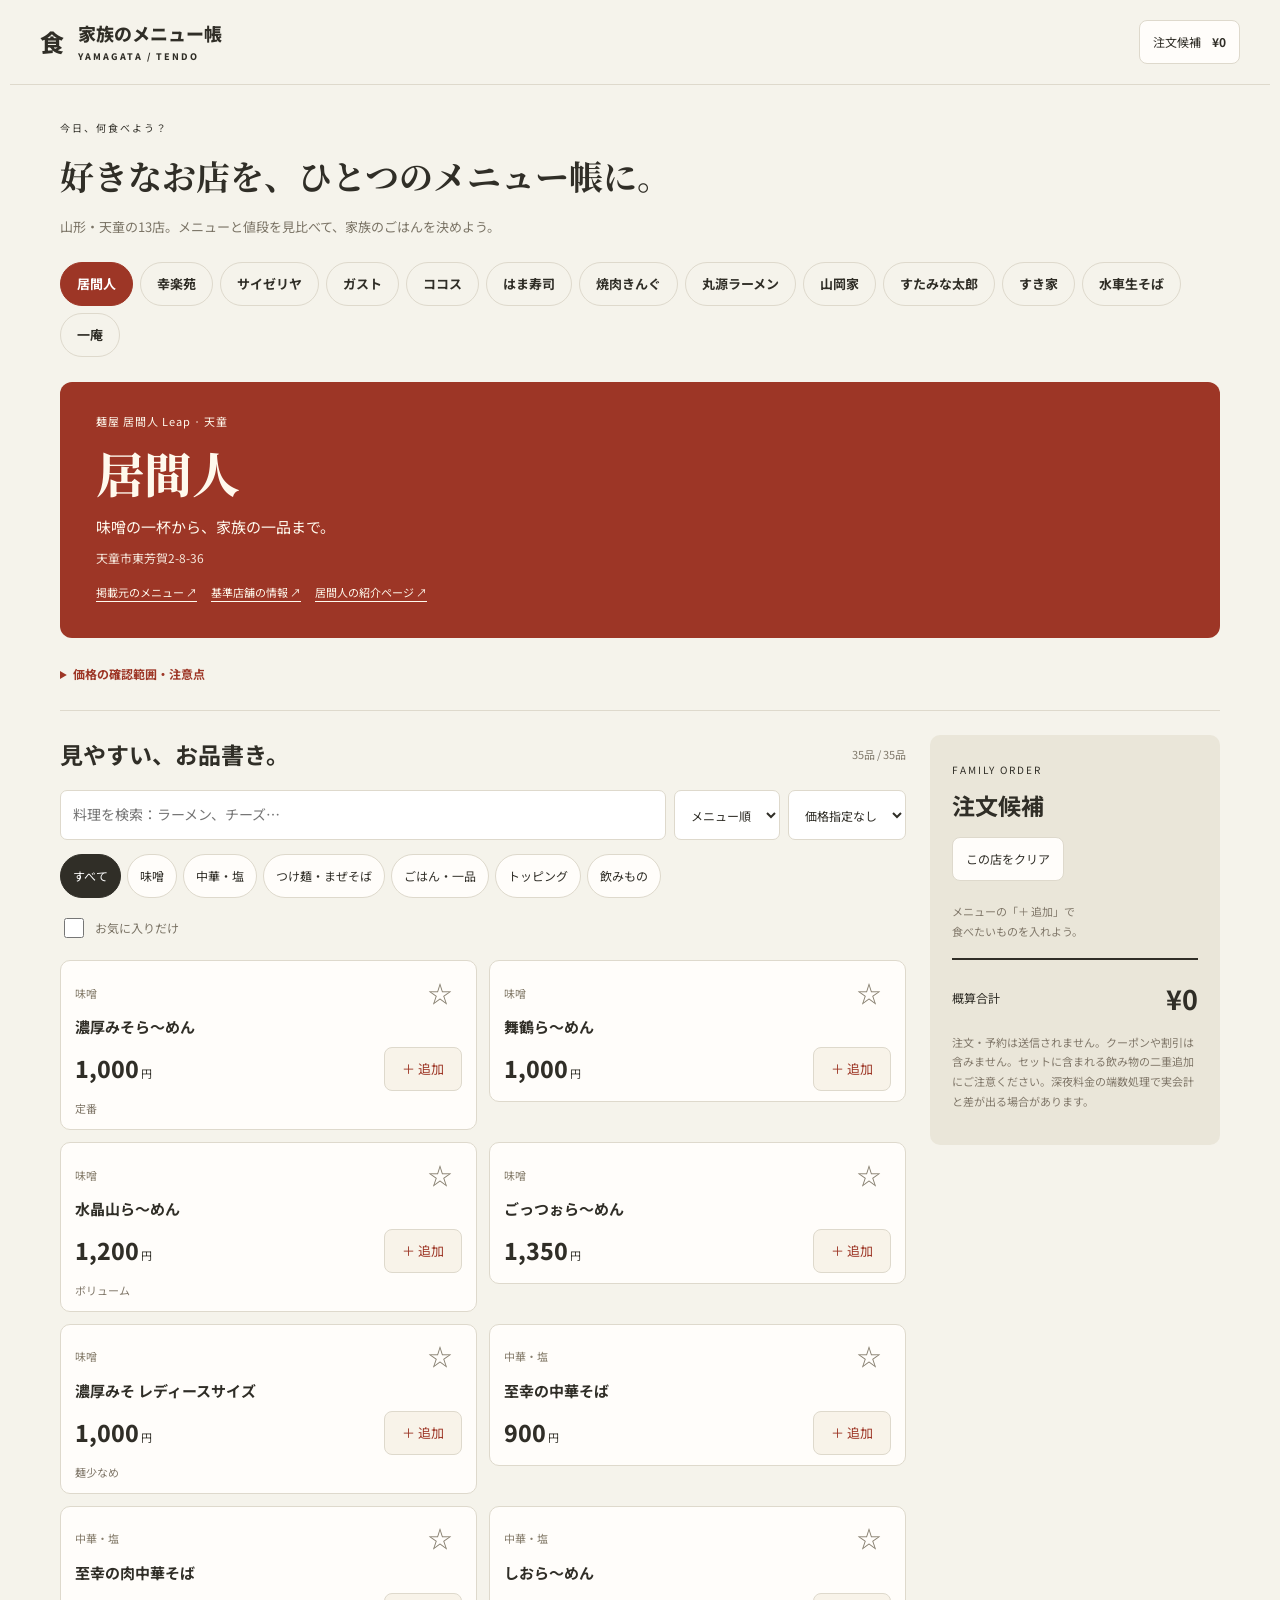
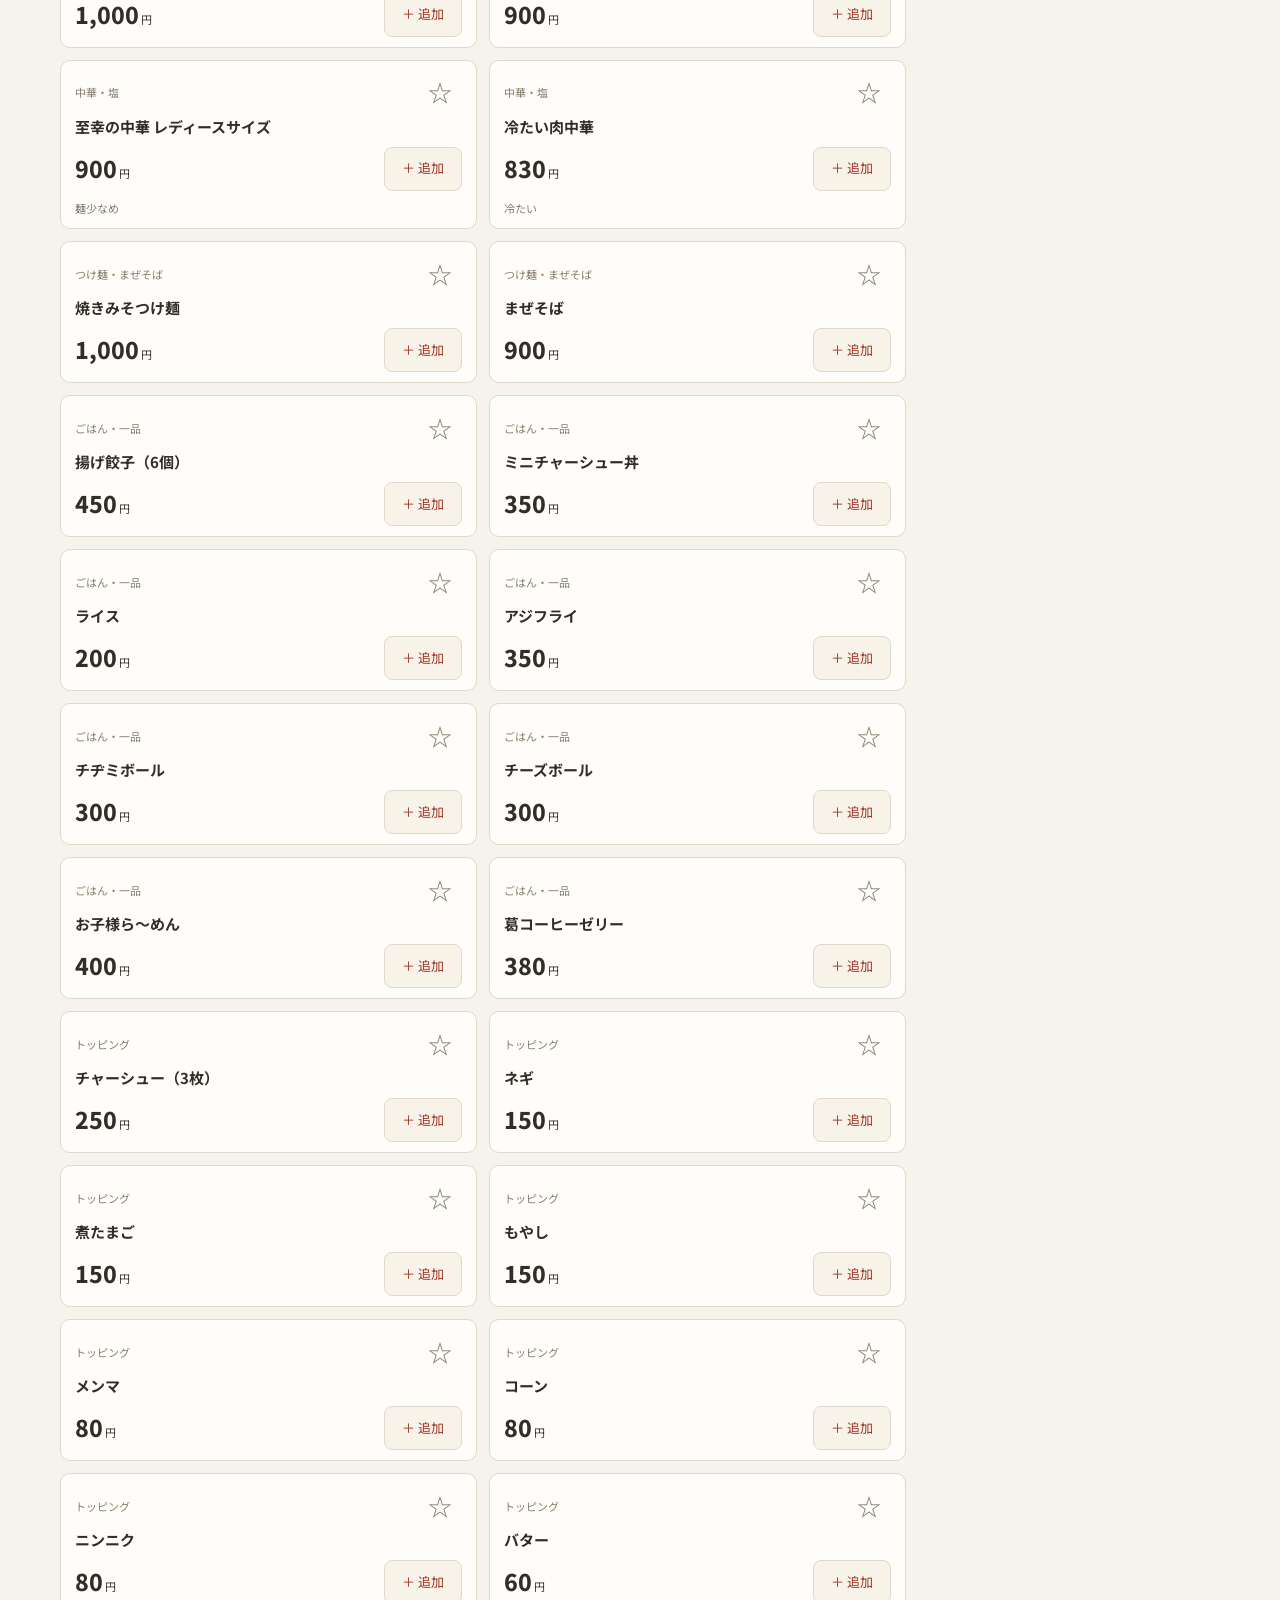
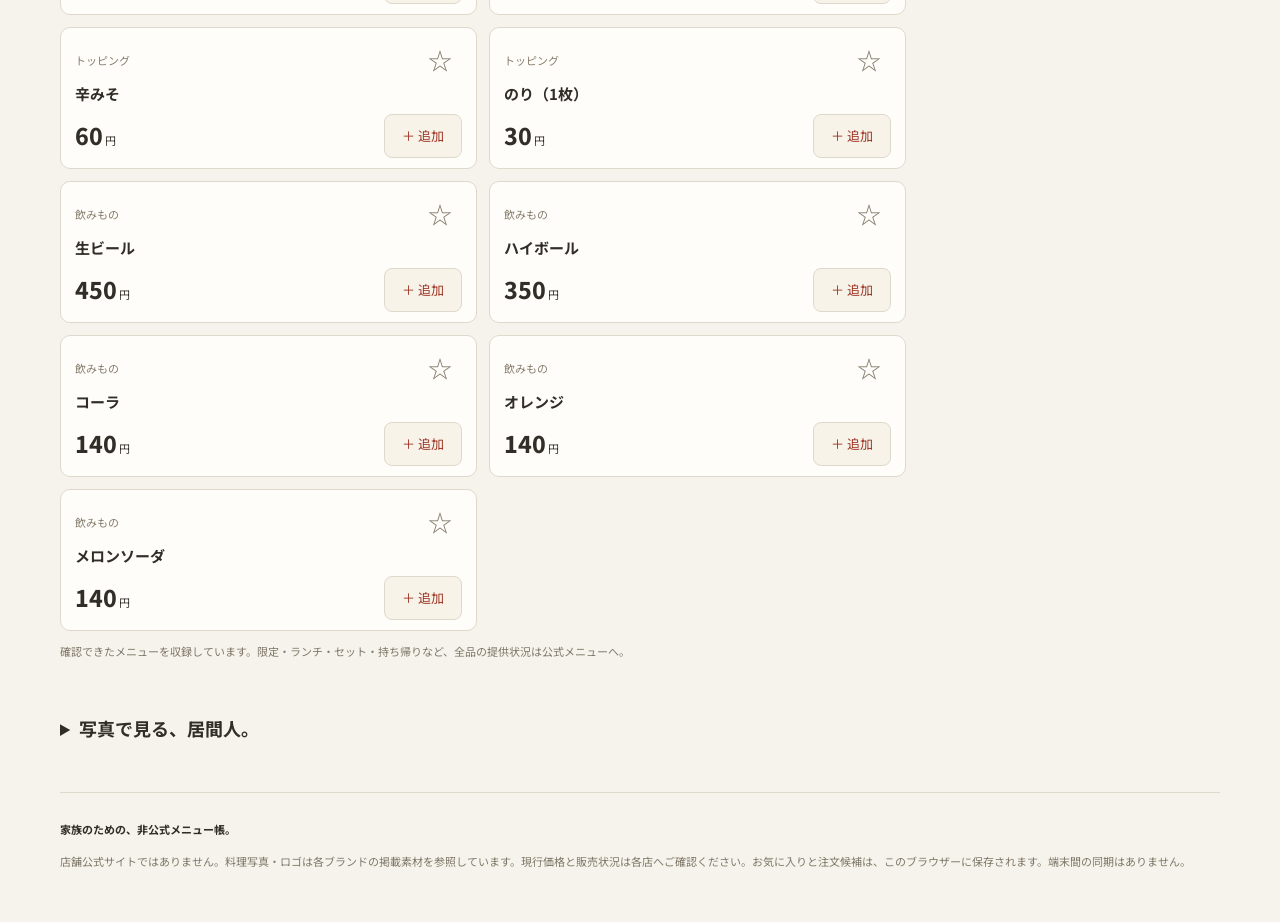
==== commit 2c08ecfd: "Add files via upload" ====
--- a/index.html
+++ b/index.html
@@ -1 +1 @@
-<!doctype html><html lang="ja"><head><meta charset="utf-8"><meta name="viewport" content="width=device-width,initial-scale=1"><title>家族のメニュー帳｜山形・天童</title><link rel="stylesheet" href="hub.css"><script src="data.js" defer></script><script src="app.js" defer></script></head><body><header><a class="logo" href="#imajin">食 <span>家族のメニュー帳<small>YAMAGATA / TENDO</small></span></a><a href="#order">注文候補 <b id="headTotal">¥0</b></a></header><div class="intro"><small>今日、何食べよう？</small><h1>好きなお店を、<br>ひとつのメニュー帳に。</h1><p>山形・天童の11店。メニューと値段を見比べて、家族のごはんを決めよう。</p></div><nav id="tabs" aria-label="お店を切り替える"></nav><main><section class="hero"><div><div id="brandLogo" hidden></div><small id="store"></small><h2 id="name"></h2><p id="tag"></p><p id="address"></p><div id="links"></div></div><span id="art" aria-hidden="true">麺</span></section><div class="notice"><b>価格の確認範囲</b><p id="note"></p><small>確認日：2026年10月13日 · 税込価格 · 自動更新ではありません</small></div><section id="buffet" hidden></section><div class="layout"><section id="menuSection"><div class="heading"><h2>見やすい、お品書き。</h2><small id="count"></small></div><div class="tools"><input id="search" type="search" aria-label="料理を検索" placeholder="料理を検索：ラーメン、チーズ…"><select id="sort" aria-label="並び順"><option value="default">メニュー順</option><option value="low">安い順</option><option value="high">高い順</option></select><select id="budget" aria-label="価格で絞る"><option value="0">価格指定なし</option><option value="500">500円以下</option><option value="1000">1,000円以下</option><option value="1500">1,500円以下</option></select></div><div id="categories"></div><label class="fav-only"><input id="favOnly" type="checkbox">お気に入りだけ</label><div id="items"></div><p id="empty" hidden>該当するメニューがありません。条件を変えてみてください。</p><p class="muted">確認できたメニューを収録しています。限定・ランチ・セット・持ち帰りなど、全品の提供状況は公式メニューへ。</p></section><aside id="order"><small>FAMILY ORDER</small><h2>注文候補</h2><button id="clear">この店をクリア</button><div id="basket"></div><label id="lateLabel" hidden><input id="late" type="checkbox">深夜（22時〜翌5時）料金10%を含む</label><div class="total"><span>概算合計</span><strong id="total">¥0</strong></div><p class="muted">注文・予約は送信されません。クーポンや割引は含みません。セットに含まれる飲み物の二重追加にご注意ください。深夜料金の端数処理で実会計と差が出る場合があります。</p></aside></div><footer><b>家族のための、非公式メニュー帳。</b><p>店舗公式サイトではありません。料理写真・ロゴは各ブランドの掲載素材を参照しています。現行価格と販売状況は各店へご確認ください。お気に入りと注文候補は、このブラウザーに保存されます。端末間の同期はありません。</p></footer></main></body></html>
+<!doctype html><html lang="ja"><head><meta charset="utf-8"><meta name="viewport" content="width=device-width,initial-scale=1"><title>家族のメニュー帳｜山形・天童</title><link rel="stylesheet" href="hub.css"><script src="data.js" defer></script><script src="app.js" defer></script></head><body><header><a class="logo" href="#imajin">食 <span>家族のメニュー帳<small>YAMAGATA / TENDO</small></span></a><button id="headOrder" class="head-order">注文候補 <b id="headTotal">¥0</b></button></header><div class="intro"><small>今日、何食べよう？</small><h1>好きなお店を、<br>ひとつのメニュー帳に。</h1><p>山形・天童の13店。メニューと値段を見比べて、家族のごはんを決めよう。</p></div><div class="store-switch"><label for="shopSelect">お店</label><select id="shopSelect" aria-label="お店を選ぶ"></select><button id="jumpMenu">メニュー ↓</button></div><nav id="tabs" aria-label="お店を切り替える"></nav><main><section class="hero"><div><div id="brandLogo" hidden></div><small id="store"></small><h2 id="name"></h2><p id="tag"></p><p id="address"></p><div id="links"></div></div><span id="art" aria-hidden="true">麺</span></section><details class="notice"><summary>価格の確認範囲・注意点</summary><p id="note"></p><small>確認日：2026年10月13日 · 税込価格 · 自動更新ではありません</small></details><section id="buffet" hidden></section><div class="layout"><section id="menuSection"><div class="heading"><h2>見やすい、お品書き。</h2><small id="count"></small></div><div class="tools"><div class="search-wrap"><input id="search" type="search" aria-label="料理を検索" placeholder="料理を検索：ラーメン、チーズ…"><button id="clearSearch" aria-label="検索を消す" hidden>×</button></div><select id="sort" aria-label="並び順"><option value="default">メニュー順</option><option value="low">安い順</option><option value="high">高い順</option></select><select id="budget" aria-label="価格で絞る"><option value="0">価格指定なし</option><option value="500">500円以下</option><option value="1000">1,000円以下</option><option value="1500">1,500円以下</option></select></div><div id="categories"></div><div class="quick-filters"><div class="category-switch"><label for="categorySelect">種類</label><select id="categorySelect" aria-label="料理の種類を選ぶ"></select></div><label class="fav-only"><input id="favOnly" type="checkbox">お気に入りだけ</label></div><div id="items"></div><div id="empty" hidden><p>該当するメニューがありません。</p><button id="resetFilters">絞り込みを解除</button></div><p class="muted">確認できたメニューを収録しています。限定・ランチ・セット・持ち帰りなど、全品の提供状況は公式メニューへ。</p></section><aside id="order"><small>FAMILY ORDER</small><h2>注文候補</h2><button id="clear">この店をクリア</button><div id="basket"></div><label id="lateLabel" hidden><input id="late" type="checkbox">深夜（22時〜翌5時）料金10%を含む</label><div class="total"><span>概算合計</span><strong id="total">¥0</strong></div><p class="muted">注文・予約は送信されません。クーポンや割引は含みません。セットに含まれる飲み物の二重追加にご注意ください。深夜料金の端数処理で実会計と差が出る場合があります。</p></aside></div><section id="photoGallery" hidden aria-label="お店の写真"></section><footer><b>家族のための、非公式メニュー帳。</b><p>店舗公式サイトではありません。料理写真・ロゴは各ブランドの掲載素材を参照しています。現行価格と販売状況は各店へご確認ください。お気に入りと注文候補は、このブラウザーに保存されます。端末間の同期はありません。</p></footer></main><div class="mobile-bar"><button id="mobileMenu">メニューへ ↑</button><button id="mobileOrder"><span id="mobileOrderLabel">注文候補 · 0点</span><strong id="mobileTotal">¥0</strong></button></div><p id="feedback" role="status" aria-live="polite"></p></body></html>
--- a/hub.css
+++ b/hub.css
@@ -1,6 +1,18 @@
 @import url('https://fonts.googleapis.com/css2?family=Noto+Sans+JP:wght@400;500;700;800&family=Noto+Serif+JP:wght@700;800&display=swap');
-:root{--accent:#9d3626;--ink:#302e27;--line:#ded9cc}*{box-sizing:border-box}body{margin:0;background:#f5f3eb;color:var(--ink);font:14px 'Noto Sans JP',sans-serif}button,input,select{font:inherit;color:inherit}button{cursor:pointer;border:1px solid var(--line);border-radius:8px;background:#fffdfa;padding:9px 13px}a{color:inherit;text-underline-offset:4px}input,select{padding:12px;border:1px solid var(--line);border-radius:7px;background:white;min-width:0}header{max-width:1260px;margin:auto;padding:24px 30px;border-bottom:1px solid var(--line);display:flex;justify-content:space-between;align-items:center}header>a{text-decoration:none;font-size:12px}.logo{display:flex;gap:14px;align-items:center;font-size:24px;font-weight:800}.logo span{font-size:18px}.logo small{display:block;font-size:9px;letter-spacing:2px;margin-top:5px}header b{margin-left:10px}.intro,main,nav{max-width:1200px;margin:auto;padding:0 20px}.intro{margin:35px auto 28px}.intro small,aside>small{letter-spacing:2px;font-size:10px}.intro h1{font:700 34px/1.6 'Noto Serif JP',serif;margin:10px 0}.intro h1 br{display:none}.intro p{color:#7a7365;font-size:13px}nav{display:flex;gap:7px;flex-wrap:wrap;margin-bottom:25px}nav button{border-radius:24px;background:transparent;font-size:13px;font-weight:700;padding:11px 17px}nav button[aria-pressed=true]{background:var(--accent);border-color:var(--accent);color:white}.hero{background:var(--accent);color:#fff9ed;padding:38px 44px;border-radius:12px;display:flex;justify-content:space-between;overflow:hidden;position:relative}.hero h2{font:800 48px 'Noto Serif JP',serif;margin:10px 0}.hero p{font-size:16px}.hero #address{font-size:12px;opacity:.8}.hero small{font-size:11px;letter-spacing:1px}#links{display:flex;flex-wrap:wrap;gap:14px;font-size:11px}#art{font:800 120px 'Noto Serif JP',serif;width:200px;height:200px;display:grid;place-items:center;border:1px solid #ffffff55;border-radius:50%;transform:rotate(-8deg)}.notice{padding:20px 0;border-bottom:1px solid var(--line);font-size:12px;line-height:1.8}.notice b{color:var(--accent);font-size:11px}.notice p{margin:5px 0}.notice small{color:#817a6b;font-size:10px}.layout{display:grid;grid-template-columns:1fr 290px;gap:30px;margin-top:30px}.heading{display:flex;justify-content:space-between;align-items:center;margin-bottom:20px}h2{font-size:23px;margin:5px 0 12px}.heading small{font-size:11px;color:#80796b}.tools{display:flex;gap:8px;margin-bottom:16px}.tools input{flex:1;width:100%}.tools select{font-size:12px}#categories{display:flex;flex-wrap:wrap;gap:6px;margin-bottom:14px}#categories button{font-size:11px;border-radius:20px;padding:8px 12px}#categories .active{background:var(--ink);color:white;border-color:var(--ink)}.fav-only{font-size:11px;color:#7a7365;display:block;margin-bottom:18px}#items{display:grid;grid-template-columns:repeat(2,minmax(0,1fr));gap:10px}.dish{padding:17px;background:#fffdfa;border:1px solid var(--line);border-radius:8px;display:flex;flex-direction:column;min-height:150px}.dish-top{display:flex;justify-content:space-between;align-items:center;font-size:10px;color:#877e6d}.star{border:0;background:transparent;padding:0;font-size:22px;color:#837b6b}.star.saved{color:#b4781c}.dish h3{font-size:14px;line-height:1.6;margin:8px 0 15px}.dish-bottom{display:flex;justify-content:space-between;align-items:center;gap:8px;margin-top:auto}.price{font-size:23px;font-weight:800;white-space:nowrap}.price small{font-size:11px;font-weight:400}.add{font-size:12px;color:var(--accent);padding:7px 10px}.dish-note,.muted{font-size:11px;color:#81786a;line-height:1.8}.included{font-size:12px;color:var(--accent)}aside{background:#eae6d9;border-radius:10px;padding:23px;position:sticky;top:20px;align-self:start;scroll-margin-top:20px}#clear{font-size:10px;padding:6px 9px;margin-bottom:10px}.basket-item{border-top:1px solid #d4cebe;padding:12px 0}.basket-item p{font-size:12px;margin:0 0 10px}.qty{display:flex;gap:8px;align-items:center;font-size:12px}.qty button{padding:3px 10px;font-size:16px}.qty b{margin-left:auto}.total{border-top:2px solid var(--ink);display:flex;justify-content:space-between;align-items:center;padding-top:18px;margin-top:18px}.total span{font-size:11px}.total strong{font-size:27px}#lateLabel{font-size:10px;line-height:1.8}footer{border-top:1px solid var(--line);margin-top:50px;padding:30px 0 45px;font-size:11px;color:#81796a;line-height:1.9}footer b{color:var(--ink)}#buffet{background:#fffdfa;border:1px solid var(--line);padding:24px;border-radius:10px;margin-top:25px}#plan{width:100%;margin-top:10px}.calc-grid{display:grid;grid-template-columns:repeat(4,1fr);gap:12px;margin-top:18px}.calc-grid label{font-size:11px;display:flex;flex-direction:column;gap:8px}.calc-grid input{width:100%}.calc-total{border-top:1px solid var(--line);display:flex;justify-content:space-between;align-items:center;margin-top:20px;padding-top:18px}.calc-total strong{font-size:30px;color:var(--accent)}.rates{font-size:12px;line-height:1.9}.warning{color:#a63626;font-size:12px;font-weight:700}.table-wrap{overflow:auto;margin-top:20px}table{width:100%;border-collapse:collapse;font-size:11px}th,td{padding:12px;text-align:left;border-bottom:1px solid var(--line);white-space:nowrap}[hidden]{display:none!important}:focus-visible{outline:2px solid var(--accent);outline-offset:3px}@media(max-width:900px){.tools{flex-wrap:wrap}.tools input{flex-basis:100%}.layout{grid-template-columns:1fr 250px;gap:20px}}@media(max-width:650px){header{padding:18px 20px}.logo span{font-size:14px}header>a{font-size:10px}.intro h1{font-size:25px}.intro h1 br{display:block}.intro p{line-height:1.9;font-size:12px}nav{flex-wrap:nowrap;overflow:auto;padding-bottom:10px}nav button{flex-shrink:0;font-size:12px;padding:9px 14px}.hero{padding:28px 24px;min-height:245px}.hero h2{font-size:37px}.hero p{font-size:13px}.hero>div{z-index:1;position:relative}#art{position:absolute;right:-50px;opacity:.17;top:30px}.layout{display:flex;flex-direction:column;gap:24px}.dish{padding:13px;min-height:160px}.dish h3{font-size:12px}.dish-bottom{flex-wrap:wrap}.price{font-size:21px}.add{font-size:11px}.heading h2{font-size:20px}aside{position:static;width:100%}.calc-grid{grid-template-columns:repeat(2,1fr)}#buffet{padding:18px}.calc-total strong{font-size:25px}}
+:root{--accent:#9d3626;--ink:#302e27;--line:#ded9cc}
+*{box-sizing:border-box}html{scroll-padding-top:24px}body{margin:0;background:#f5f3eb;color:var(--ink);font:14px/1.7 'Noto Sans JP',sans-serif}button,input,select{font:inherit;color:inherit}button{cursor:pointer;border:1px solid var(--line);border-radius:8px;background:#fffdfa;padding:9px 13px;touch-action:manipulation}a{color:inherit;text-underline-offset:4px}input,select{padding:12px;border:1px solid var(--line);border-radius:7px;background:white;min-width:0}img{max-width:100%}p,h2,h3,small{overflow-wrap:anywhere}[hidden]{display:none!important}:focus-visible{outline:2px solid var(--accent);outline-offset:3px}
+header{max-width:1260px;margin:auto;padding:20px 30px;border-bottom:1px solid var(--line);display:flex;justify-content:space-between;align-items:center;gap:12px}.logo{display:flex;gap:14px;align-items:center;font-size:24px;font-weight:800;text-decoration:none;line-height:1.4}.logo span{font-size:18px}.logo small{display:block;font-size:9px;letter-spacing:2px;margin-top:5px}.head-order{font-size:12px;flex-shrink:0;min-height:44px}.head-order b{margin-left:8px}.store-switch,.mobile-bar{display:none}
+.intro,main,nav{max-width:1200px;margin:auto;padding:0 20px}.intro{margin:30px auto 24px}.intro small,aside>small{letter-spacing:2px;font-size:10px}.intro h1{font:700 34px/1.6 'Noto Serif JP',serif;margin:10px 0}.intro h1 br{display:none}.intro p{color:#7a7365;font-size:13px}nav{display:flex;gap:7px;flex-wrap:wrap;margin-bottom:25px}nav button{border-radius:24px;background:transparent;font-size:13px;font-weight:700;padding:10px 16px;min-height:44px}nav button[aria-pressed=true]{background:var(--accent);border-color:var(--accent);color:white}
+.hero{background:var(--accent);color:#fff9ed;padding:30px 36px;border-radius:12px;display:flex;justify-content:space-between;align-items:center;gap:24px}.hero>div{min-width:0;flex:1}.hero h2{font:800 clamp(30px,4vw,48px)/1.4 'Noto Serif JP',serif;margin:8px 0}.hero p{font-size:15px;margin:8px 0}.hero #address{font-size:12px;opacity:.9}.hero #store{display:block;font-size:11px;letter-spacing:1px}#links{display:flex;flex-wrap:wrap;gap:8px 14px;font-size:11px}#links a{min-height:32px;display:inline-flex;align-items:center}#art{font:800 100px 'Noto Serif JP',serif;width:180px;height:180px;display:grid;place-items:center;border:1px solid #ffffff55;border-radius:50%;flex-shrink:0}#art:has(img){border:0;width:min(320px,38%);height:220px;border-radius:8px;background:white}#art img{width:100%;height:100%;object-fit:contain;border-radius:8px}#brandLogo{display:flex;width:182px;background:white;border-radius:8px;padding:8px 14px;height:70px;margin-bottom:14px}#brandLogo img{width:100%;height:100%;object-fit:contain}
+.notice{padding:14px 0;border-bottom:1px solid var(--line);font-size:12px;line-height:1.8}.notice summary{color:var(--accent);font-size:12px;font-weight:700;cursor:pointer;min-height:44px;align-content:center}.notice p{margin:8px 0}.notice small{color:#817a6b;font-size:11px}
+.layout{display:grid;grid-template-columns:minmax(0,1fr) 290px;gap:24px;margin-top:24px}.layout>*,.tools>*{min-width:0}.heading{display:flex;flex-wrap:wrap;justify-content:space-between;align-items:center;gap:6px;margin-bottom:16px}h2{font-size:23px;margin:5px 0 12px}.heading h2{margin:0}.heading small{font-size:11px;color:#80796b}.tools{display:grid;grid-template-columns:minmax(0,1fr) auto auto;gap:8px;margin-bottom:14px}.search-wrap{position:relative;min-width:0}.search-wrap input{width:100%;padding-right:46px}.search-wrap button{position:absolute;right:3px;top:3px;height:44px;width:44px;border:0;background:transparent;font-size:24px;line-height:1;padding:0}.tools select{font-size:12px;max-width:100%}#categories{display:flex;flex-wrap:wrap;gap:6px;margin-bottom:8px}#categories button{font-size:12px;border-radius:22px;min-height:44px;padding:9px 12px}#categories .active{background:var(--ink);color:white;border-color:var(--ink)}.fav-only{font-size:12px;color:#7a7365;display:flex;align-items:center;gap:8px;min-height:44px;margin-bottom:10px;cursor:pointer}.fav-only input,#lateLabel input{width:20px;height:20px;accent-color:var(--accent);flex-shrink:0}#items{display:grid;grid-template-columns:repeat(2,minmax(0,1fr));gap:12px;align-items:start}.dish{min-width:0;padding:14px;background:#fffdfa;border:1px solid var(--line);border-radius:10px;display:flex;flex-direction:column}.dish-top{display:flex;justify-content:space-between;align-items:center;gap:8px;font-size:11px;color:#877e6d;min-width:0}.dish-top>span{min-width:0;overflow-wrap:anywhere}.star{width:44px;height:44px;border:0;background:transparent;padding:0;font-size:24px;color:#837b6b;flex-shrink:0}.star.saved{color:#b4781c}.dish h3{font-size:15px;line-height:1.6;margin:2px 0 12px}.dish-bottom{display:flex;flex-wrap:wrap;justify-content:space-between;align-items:center;gap:8px}.price{font-size:23px;font-weight:800;white-space:nowrap;line-height:1.3}.price small{font-size:11px;font-weight:400}.add{font-size:13px;color:var(--accent);min-height:44px;min-width:78px;padding:8px 12px;background:#f8f3e9}.dish-note,.muted{font-size:11px;color:#81786a;line-height:1.8}.dish-note{margin:8px 0 0}.included{font-size:12px;color:var(--accent)}.dish-photo{position:relative;display:block;margin:-14px -14px 8px;border-radius:10px 10px 0 0;background:white;overflow:hidden}.dish-photo img{display:block;width:100%;aspect-ratio:4/3;object-fit:contain}.dish-photo span{position:absolute;bottom:6px;right:7px;background:#ffffffdd;padding:3px 6px;border-radius:4px;font-size:9px;color:#777}.dish.compact{padding:10px 14px}.dish.compact h3{margin:0 0 8px}#empty{padding:22px 16px;border:1px dashed var(--line);border-radius:8px;text-align:center}#resetFilters{min-height:44px}
+aside{background:#eae6d9;border-radius:10px;padding:22px;position:sticky;top:20px;align-self:start;scroll-margin-top:20px}#clear{font-size:12px;min-height:44px;margin-bottom:10px}.basket-item{border-top:1px solid #d4cebe;padding:12px 0}.basket-item p{font-size:13px;margin:0 0 8px}.qty{display:flex;flex-wrap:wrap;gap:8px;align-items:center;font-size:14px}.qty button{width:44px;height:44px;padding:0;font-size:20px}.qty b{margin-left:auto;white-space:nowrap}.total{border-top:2px solid var(--ink);display:flex;flex-wrap:wrap;justify-content:space-between;align-items:center;gap:8px;padding-top:16px;margin-top:16px}.total span{font-size:12px}.total strong{font-size:27px}#lateLabel{font-size:12px;line-height:1.8;display:flex;align-items:center;gap:8px;min-height:44px}footer{border-top:1px solid var(--line);margin-top:36px;padding:26px 0 40px;font-size:11px;color:#81796a;line-height:1.9}footer b{color:var(--ink)}
+#buffet{background:#fffdfa;border:1px solid var(--line);padding:24px;border-radius:10px;margin-top:24px;min-width:0}#plan{width:100%;margin-top:10px;font-size:16px}.calc-grid{display:grid;grid-template-columns:repeat(4,minmax(0,1fr));gap:12px;margin-top:18px}.calc-grid label{font-size:12px;display:flex;flex-direction:column;gap:8px;min-width:0}.calc-grid input{width:100%;font-size:16px;min-height:48px;margin-top:auto}.calc-total{border-top:1px solid var(--line);display:flex;flex-wrap:wrap;justify-content:space-between;align-items:center;gap:8px;margin-top:18px;padding-top:16px}.calc-total strong{font-size:30px;color:var(--accent)}.rates{font-size:12px;line-height:1.9}.warning{color:#a63626;font-size:12px;font-weight:700}.table-wrap{overflow-x:auto;max-width:100%;margin-top:20px;overscroll-behavior-x:contain}table{width:100%;border-collapse:collapse;font-size:12px}th,td{padding:12px;text-align:left;border-bottom:1px solid var(--line);white-space:nowrap}.buffet-layout{grid-template-columns:minmax(0,1fr)}.buffet-layout #items{grid-template-columns:repeat(3,minmax(0,1fr))}
+#photoGallery{margin-top:28px}#photoGallery summary{font-size:18px;font-weight:700;cursor:pointer;padding:12px 0;min-height:44px}.gallery-grid{display:grid;grid-template-columns:repeat(4,minmax(0,1fr));gap:12px;margin-top:12px}.gallery-grid a{background:#fffdfa;border-radius:8px;overflow:hidden;text-decoration:none;border:1px solid var(--line)}.gallery-grid img{display:block;width:100%;aspect-ratio:4/3;object-fit:contain;background:white}.gallery-grid span{display:block;padding:10px;font-size:12px;overflow-wrap:anywhere}
+#feedback{position:fixed;bottom:24px;left:50%;transform:translateX(-50%);z-index:30;background:var(--ink);color:white;border-radius:8px;padding:10px 16px;max-width:calc(100% - 32px);width:max-content;font-size:13px;pointer-events:none;opacity:0;transition:opacity .15s;margin:0}#feedback.show{opacity:1}
+@media(max-width:1000px){.tools{grid-template-columns:minmax(0,1fr) minmax(0,1fr)}.search-wrap{grid-column:1/-1}.layout{grid-template-columns:minmax(0,1fr) 250px;gap:18px}.hero{padding:26px}.hero h2{font-size:34px}.buffet-layout{grid-template-columns:minmax(0,1fr)}}
+@media(max-width:760px){html{scroll-padding-top:126px}body{padding-bottom:calc(84px + env(safe-area-inset-bottom))}header{height:64px;padding:10px 16px;background:#f5f3eb;position:sticky;top:0;z-index:20}.logo{gap:8px;font-size:22px}.logo span{font-size:14px}.logo small{font-size:8px;letter-spacing:1.5px;margin-top:2px}.head-order{font-size:11px;padding:8px;border:0;background:transparent}.head-order b{display:block;margin:0;font-size:13px}.store-switch{display:grid;grid-template-columns:auto minmax(0,1fr) auto;align-items:center;gap:8px;padding:7px 16px;background:#f5f3eb;border-bottom:1px solid var(--line);position:sticky;top:64px;z-index:19}.store-switch label{font-size:12px;font-weight:700}.store-switch select{font-size:16px;height:44px;padding:7px 10px;width:100%}.store-switch button{font-size:12px;min-height:44px;padding:8px 10px}#tabs{display:none}.intro,main{padding:0 16px}.intro{margin:18px auto}.intro>small{display:none}.intro h1{font-size:21px;margin:0;line-height:1.6}.intro h1 br{display:none}.intro p{font-size:12px;margin:6px 0}.hero{padding:18px;gap:12px;align-items:flex-start}.hero h2{font-size:26px;margin:6px 0;line-height:1.45}.hero p{font-size:12px}.hero #store{font-size:10px;letter-spacing:0}.hero #address{font-size:11px}#brandLogo{width:130px;height:48px;margin-bottom:10px;padding:5px 10px}#art,#art:has(img){position:static;width:86px;height:86px;font-size:44px;flex-shrink:0;border-radius:8px;margin-top:4px}#links{gap:4px 10px;font-size:11px}#links a{min-height:44px}.notice{padding:6px 0}.layout{display:flex;flex-direction:column;gap:20px;margin-top:20px}.heading h2{font-size:20px}.heading small{font-size:11px}.tools{grid-template-columns:minmax(0,1fr) minmax(0,1fr)}.tools input,.tools select{font-size:16px;min-height:48px;padding:10px;width:100%}.tools input{padding-right:46px}.search-wrap button{top:2px}.tools select{font-size:14px}#categories{gap:7px}#categories button{font-size:12px}#items,.buffet-layout #items{display:grid;grid-template-columns:minmax(0,1fr);gap:10px}.dish{padding:12px;min-height:0}.dish h3{font-size:15px;margin:0 0 8px;line-height:1.6}.dish-top{font-size:10px}.dish-bottom{gap:8px;flex-wrap:nowrap}.price{font-size:23px}.add{font-size:13px;min-width:86px}.dish.with-photo:not(.compact){display:grid;grid-template-columns:100px minmax(0,1fr);column-gap:12px;align-items:start}.dish.with-photo:not(.compact) .dish-photo{grid-column:1;grid-row:1/span 4;margin:0;border-radius:7px;align-self:start}.dish.with-photo:not(.compact) .dish-photo img{aspect-ratio:1;object-fit:contain}.dish.with-photo:not(.compact) .dish-photo span{position:static;display:block;padding:5px 2px;text-align:center;font-size:9px;line-height:1.6;background:#f5f3eb}.dish.with-photo:not(.compact) .dish-top,.dish.with-photo:not(.compact) h3,.dish.with-photo:not(.compact) .dish-bottom,.dish.with-photo:not(.compact) .dish-note{grid-column:2}.dish.with-photo:not(.compact) .dish-top{min-height:44px}.dish-note{font-size:11px}.dish.compact{padding:8px 12px}.dish.compact .dish-top{min-height:44px}.dish.compact h3{font-size:15px;margin:0 0 6px}.dish.compact .price{font-size:22px}aside{position:static;width:100%;padding:18px;scroll-margin-top:126px}.calc-grid{grid-template-columns:repeat(2,minmax(0,1fr));gap:14px 12px}.calc-grid label{font-size:12px}#buffet{padding:18px;margin-top:20px;scroll-margin-top:126px}#buffet h2{font-size:20px}.calc-total strong{font-size:27px}.table-wrap{overflow:visible}#buffet table,#buffet tbody,#buffet tr,#buffet td{display:block;white-space:normal}#buffet thead{display:none}#buffet tbody{display:grid;gap:12px}#buffet tr{display:grid;grid-template-columns:repeat(2,minmax(0,1fr));gap:8px 12px;background:#f5f3eb;border:1px solid var(--line);border-radius:8px;padding:12px}#buffet td{padding:0;border:0;display:flex;justify-content:space-between;flex-wrap:wrap;gap:4px;font-size:12px}#buffet td:first-child{grid-column:1/-1;font-weight:700;border-bottom:1px solid var(--line);padding-bottom:8px;font-size:13px}#buffet td:nth-child(2)::before{content:'大人';color:#81786a}#buffet td:nth-child(3)::before{content:'シニア';color:#81786a}#buffet td:nth-child(4)::before{content:'小学生';color:#81786a}#buffet td:nth-child(5)::before{content:'幼児';color:#81786a}.gallery-grid{grid-template-columns:repeat(2,minmax(0,1fr))}.mobile-bar{display:grid;grid-template-columns:104px minmax(0,1fr);gap:8px;position:fixed;bottom:0;left:0;right:0;padding:8px 16px calc(8px + env(safe-area-inset-bottom));z-index:25;background:#f5f3eb;box-shadow:0 -3px 14px #302e2718;border-top:1px solid var(--line)}.mobile-bar button{min-height:52px;font-size:12px}.mobile-bar #mobileOrder{background:var(--accent);border-color:var(--accent);color:#fff;display:flex;align-items:center;justify-content:space-between;flex-wrap:wrap;gap:2px 8px;padding:8px 12px}.mobile-bar strong{font-size:20px;white-space:nowrap}.mobile-bar span{font-size:11px}#feedback{bottom:calc(86px + env(safe-area-inset-bottom));font-size:12px}footer{padding-bottom:24px}}
+@media(max-width:374px){.head-order{font-size:10px}.hero{padding:14px}.hero h2{font-size:23px}#art,#art:has(img){width:64px;height:70px}.dish.with-photo:not(.compact){grid-template-columns:78px minmax(0,1fr);column-gap:10px}.dish.with-photo:not(.compact) .dish-photo span{font-size:8px}.add{min-width:76px;padding:8px}.price{font-size:21px}.mobile-bar{grid-template-columns:94px minmax(0,1fr);padding-left:12px;padding-right:12px}.mobile-bar strong{font-size:18px}}
+@media(prefers-reduced-motion:reduce){*{scroll-behavior:auto!important}#feedback{transition:none}}
 
-.buffet-layout{grid-template-columns:1fr}.buffet-layout #items{grid-template-columns:repeat(3,minmax(0,1fr))}@media(max-width:650px){header{position:sticky;top:0;background:#f5f3eb;z-index:5}.buffet-layout #items{grid-template-columns:repeat(2,minmax(0,1fr))}}
-.dish-photo{position:relative;display:block;margin:-17px -17px 13px;border-radius:8px 8px 0 0;background:white;overflow:hidden}.dish-photo img{display:block;width:100%;aspect-ratio:4/3;object-fit:contain}.dish-photo span{position:absolute;bottom:6px;right:7px;background:#ffffffdd;padding:3px 6px;border-radius:4px;font-size:8px;color:#777}.hero{gap:25px;align-items:center}#art:has(img){border:0;transform:none;width:320px;height:230px;flex-shrink:0;border-radius:8px;background:#fff}#art img{width:100%;height:100%;object-fit:contain;border-radius:8px}@media(max-width:650px){.dish-photo{margin:-13px -13px 12px}.hero:has(img){flex-direction:column;align-items:stretch}#art:has(img){position:static;opacity:1;width:100%;height:190px}}
-#brandLogo{display:inline-flex;background:#fff;border-radius:8px;padding:10px 16px;min-width:140px;height:76px;margin-bottom:18px}#brandLogo img{width:150px;max-height:56px;object-fit:contain}+.category-switch{display:none}@media(max-width:760px){#categories{display:none}.category-switch{display:flex;align-items:center;gap:10px;min-width:0}.category-switch label{font-size:12px;flex-shrink:0}.category-switch select{flex:1;min-width:0;font-size:16px;min-height:48px;padding:10px}.quick-filters{display:grid;grid-template-columns:minmax(0,1fr);gap:2px;margin-bottom:8px}.quick-filters .fav-only{margin-bottom:0}}
